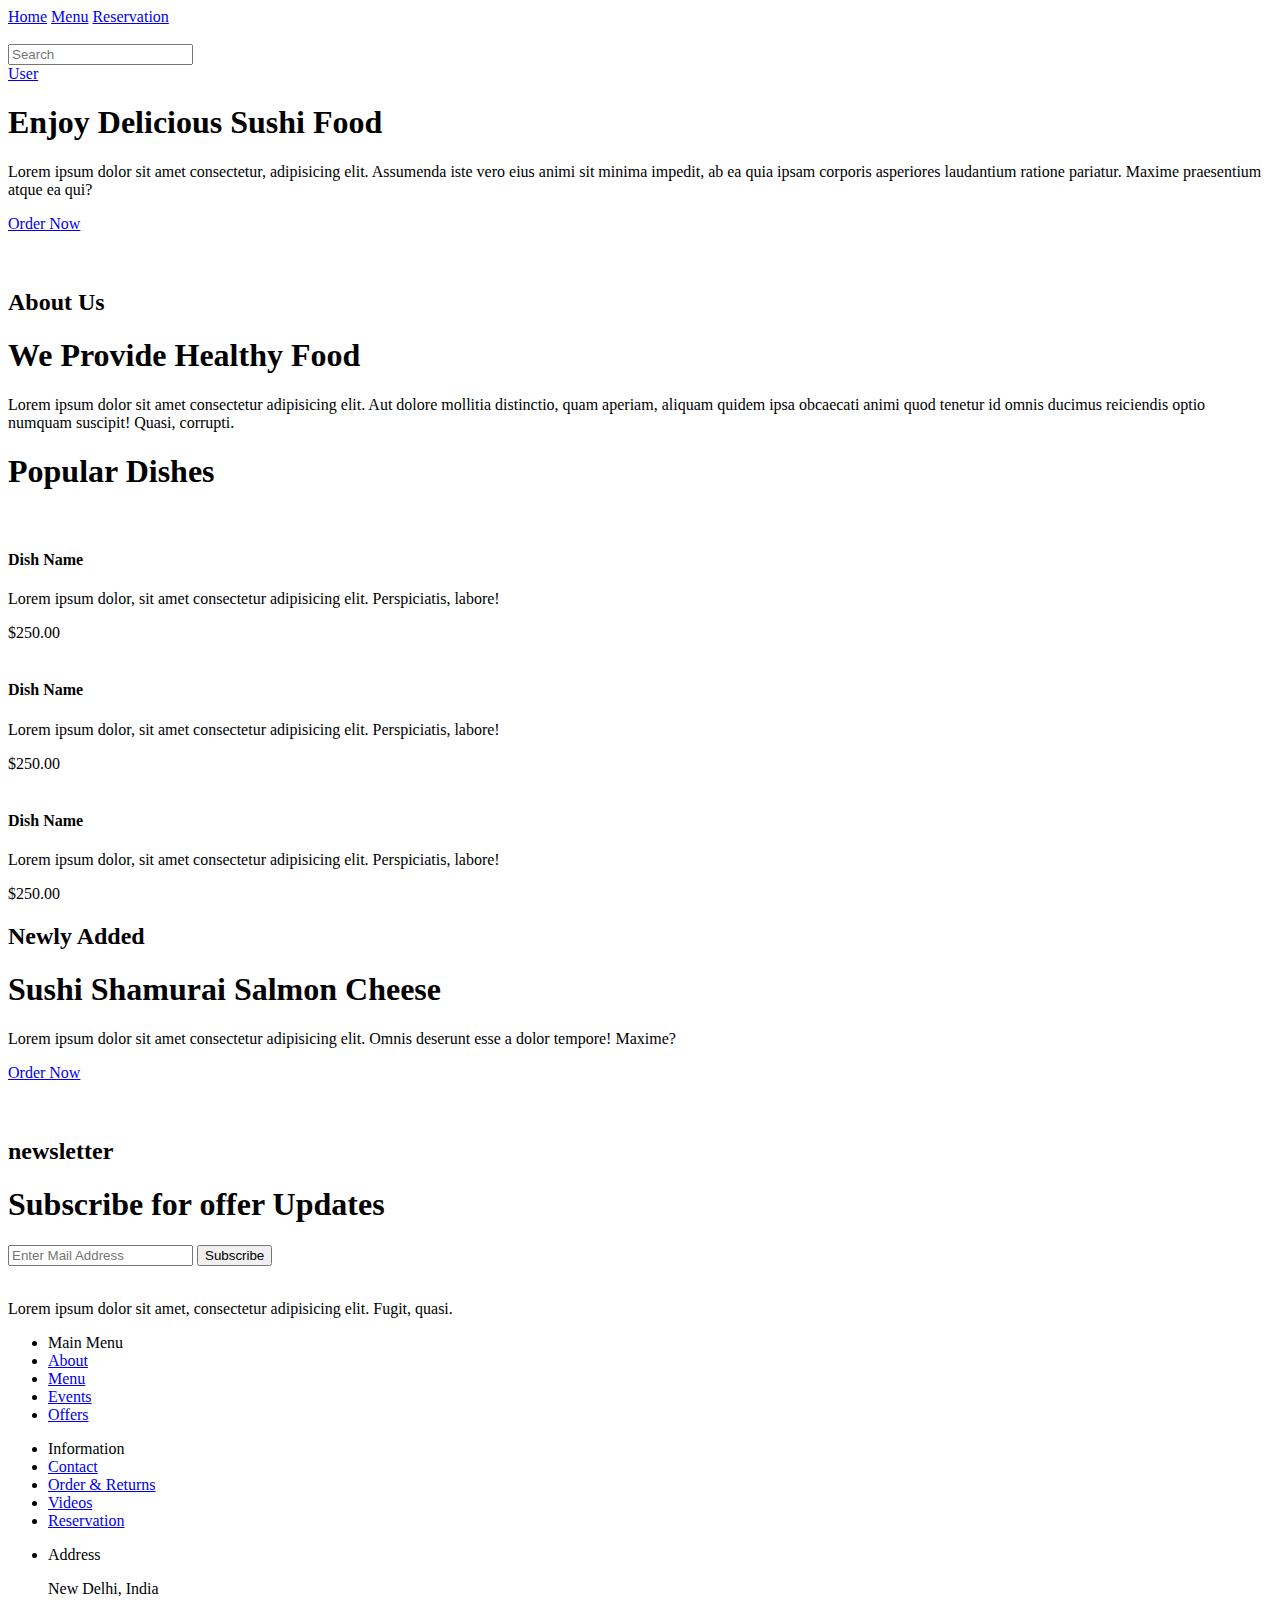
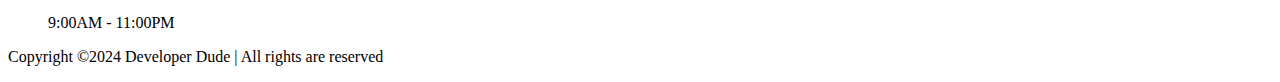
==== Pages/index.html @ dfe1e9b8 "create seperate folders for pages and styles and organize folders to it" ====
<!DOCTYPE html>
<html lang="en">
<head>
    <meta charset="UTF-8">
    <meta name="viewport" content="width=device-width, initial-scale=1.0">
    <title>Japanese Restaraunt</title>
    <script src="https://kit.fontawesome.com/9379645876.js" crossorigin="anonymous"></script>
    <link rel="stylesheet" href="style.css">
</head>
<body>
    <nav>
        <div class="nav1">
            <a href="#">Home</a>
            <a href="menu.html">Menu</a>
            <a href="#">Reservation</a>
        </div>
        <div class="logo">
            <img src="images/official logo text bl.png" alt="">
        </div>
        <div class="nav2">
            <div class="search">
                <input type="text" placeholder="Search">
                <i class="fa-solid fa-magnifying-glass"></i>
            </div>
            <div class="user">
                <a href="#">
                    <i class="fa-solid fa-user"></i>
                    <span>User</span>
                </a>
            </div>
        </div>
    </nav>

    <div class="sec1">
        <div class="content">
            <h1>Enjoy Delicious Sushi Food</h1>
            <p>Lorem ipsum dolor sit amet consectetur, adipisicing elit. Assumenda iste vero eius animi sit minima impedit, ab ea quia ipsam corporis asperiores laudantium ratione pariatur. Maxime praesentium atque ea qui?</p>
            <a href="#" class="btn">Order Now <i class="fa-solid fa-arrow-right"></i></a>
        </div>
        <div class="image">
            <img src="images/img1.png" alt="">
        </div>
    </div>

    <div class="sec2">
        <div class="image">
            <img src="images/img2.png" alt="">
        </div>
        <div class="content">
            <h2>About Us</h2>
            <h1>We Provide Healthy Food</h1>
            <p>Lorem ipsum dolor sit amet consectetur adipisicing elit. Aut dolore mollitia distinctio, quam aperiam, aliquam quidem ipsa obcaecati animi quod tenetur id omnis ducimus reiciendis optio numquam suscipit! Quasi, corrupti.</p>

        </div>
    </div>

    <div class="sec3">
        <h1>Popular Dishes</h1>

        <div class="cardbox">
            <div class="card">
                <img src="images/img3.png" alt="">
                <h4>Dish Name</h4>
                <p>Lorem ipsum dolor, sit amet consectetur adipisicing elit. Perspiciatis, labore!</p>
                <span>$250.00</span>
            </div>

            <div class="card">
                <img src="images/img4.png" alt="">
                <h4>Dish Name</h4>
                <p>Lorem ipsum dolor, sit amet consectetur adipisicing elit. Perspiciatis, labore!</p>
                <span>$250.00</span>
            </div>

            <div class="card">
                <img src="images/img5.png" alt="">
                <h4>Dish Name</h4>
                <p>Lorem ipsum dolor, sit amet consectetur adipisicing elit. Perspiciatis, labore!</p>
                <span>$250.00</span>
            </div>
        </div>
    </div>

    <div class="sec4">
        <div class="content">
            <h2>Newly Added</h2>
            <h1>Sushi Shamurai Salmon Cheese</h1>
            <p>Lorem ipsum dolor sit amet consectetur adipisicing elit. Omnis deserunt esse a dolor tempore! Maxime?</p>
            <a href="#" class="btn">Order Now <i class="fa-solid fa-arrow-right"></i></a>
        </div>
        <div class="image">
            <img src="images/img6.png" alt="">
        </div>
    </div>

    <div class="sec5">
        <div class="newsletter">
            <div class="image">
                <img src="images/img1.png" alt="">
            </div>
            <div class="content">
                <h2>newsletter</h2>
                <h1>Subscribe for offer Updates</h1>
                <div class="subscribe">
                    <input type="email" placeholder="Enter Mail Address">
                    <button type="submit">Subscribe</button>
                </div>
            </div>
        </div>
    </div>

    <div class="sec6">
        <div>
        <img src="images/official logo text bl.png" alt="">
        <p>Lorem ipsum dolor sit amet, consectetur adipisicing elit. Fugit, quasi.</p>
        </div>
        <div>
            <ul>
                <li>Main Menu</li>
                <li><a href="#">About</a></li>
                <li><a href="#">Menu</a></li>
                <li><a href="#">Events</a></li>
                <li><a href="#">Offers</a></li>
            </ul>
        </div>
        <div>
            <ul>
                <li>Information</li>
                <li><a href="#">Contact</a></li>
                <li><a href="#">Order & Returns</a></li>
                <li><a href="#">Videos</a></li>
                <li><a href="#">Reservation</a></li>
            </ul>
        </div>
        <div>
            <ul>
                <li>Address</li>
                <p>New Delhi, India</p>
                <p>9:00AM - 11:00PM</p>
            </ul>
        </div>
    </div>

    <div class="footer">
        <p>Copyright &copy;2024 Developer Dude | All rights are reserved</p>
    </div>
</body>
</html>
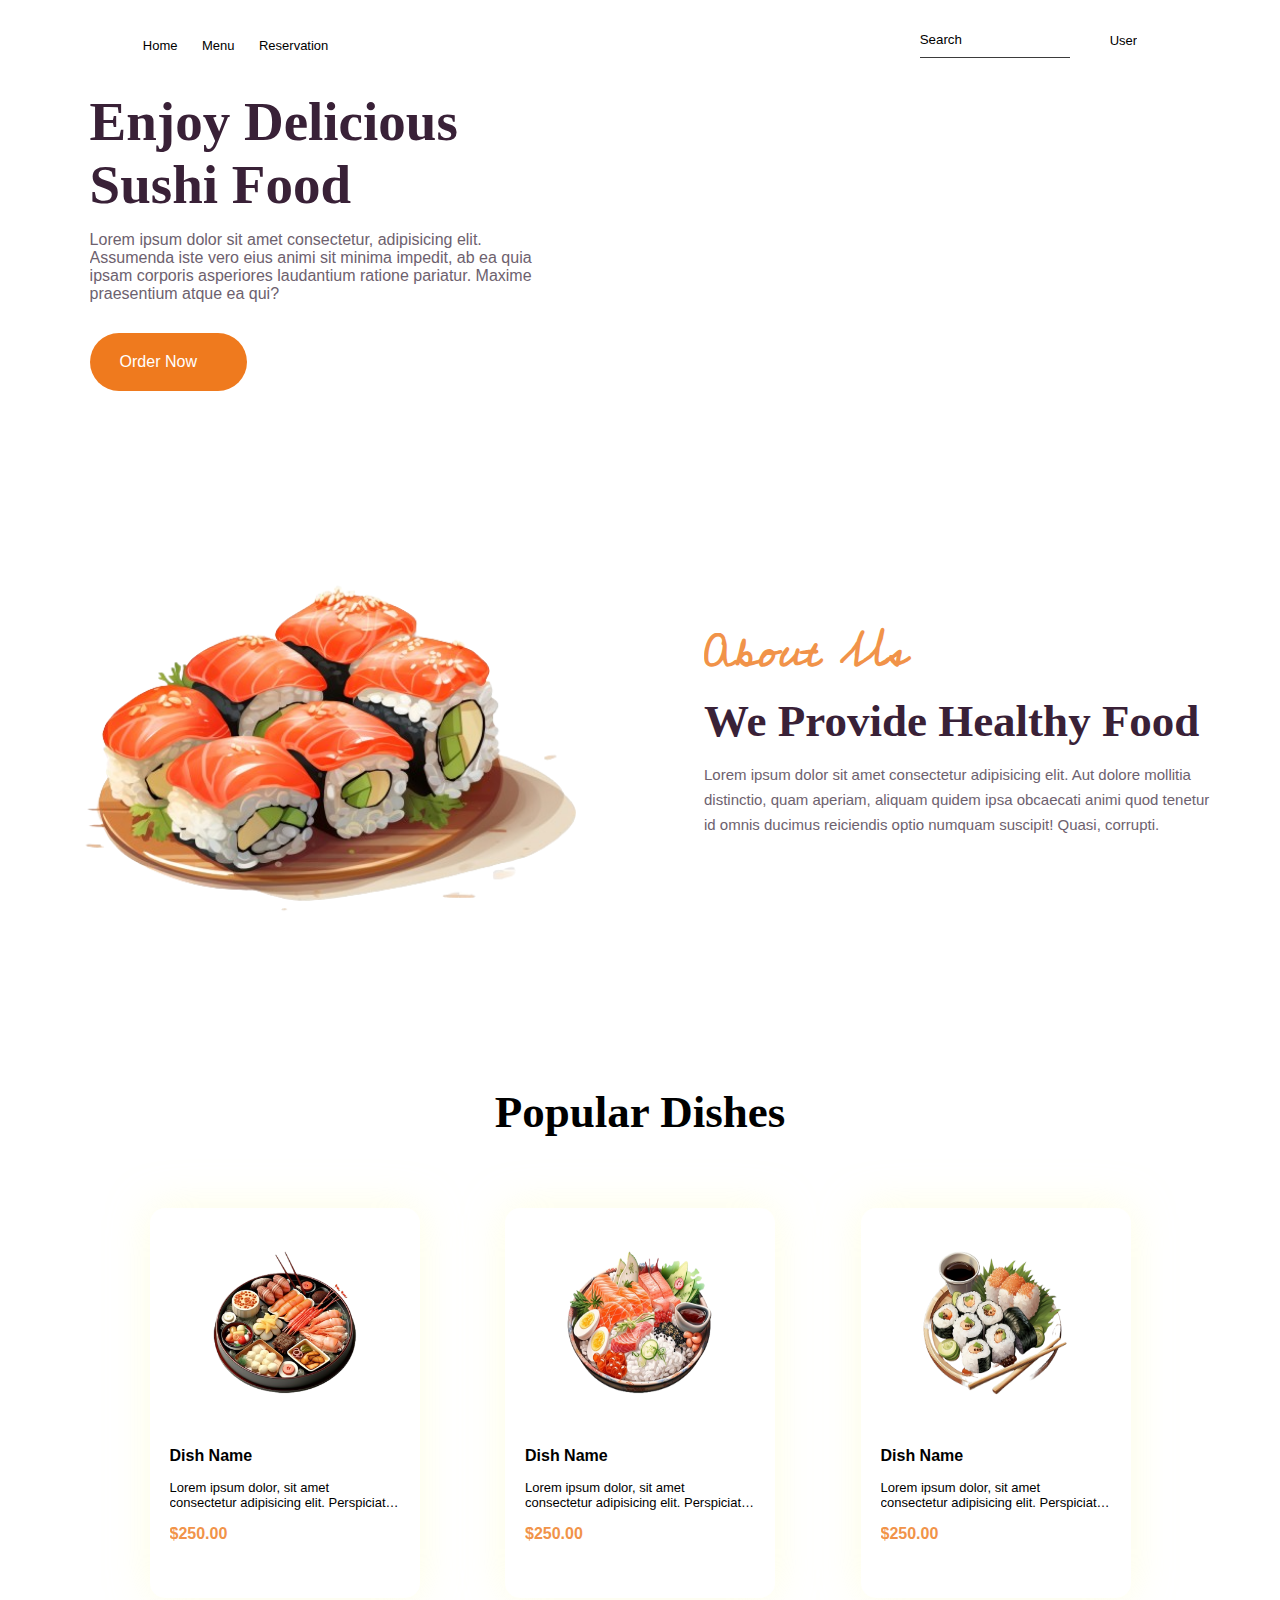
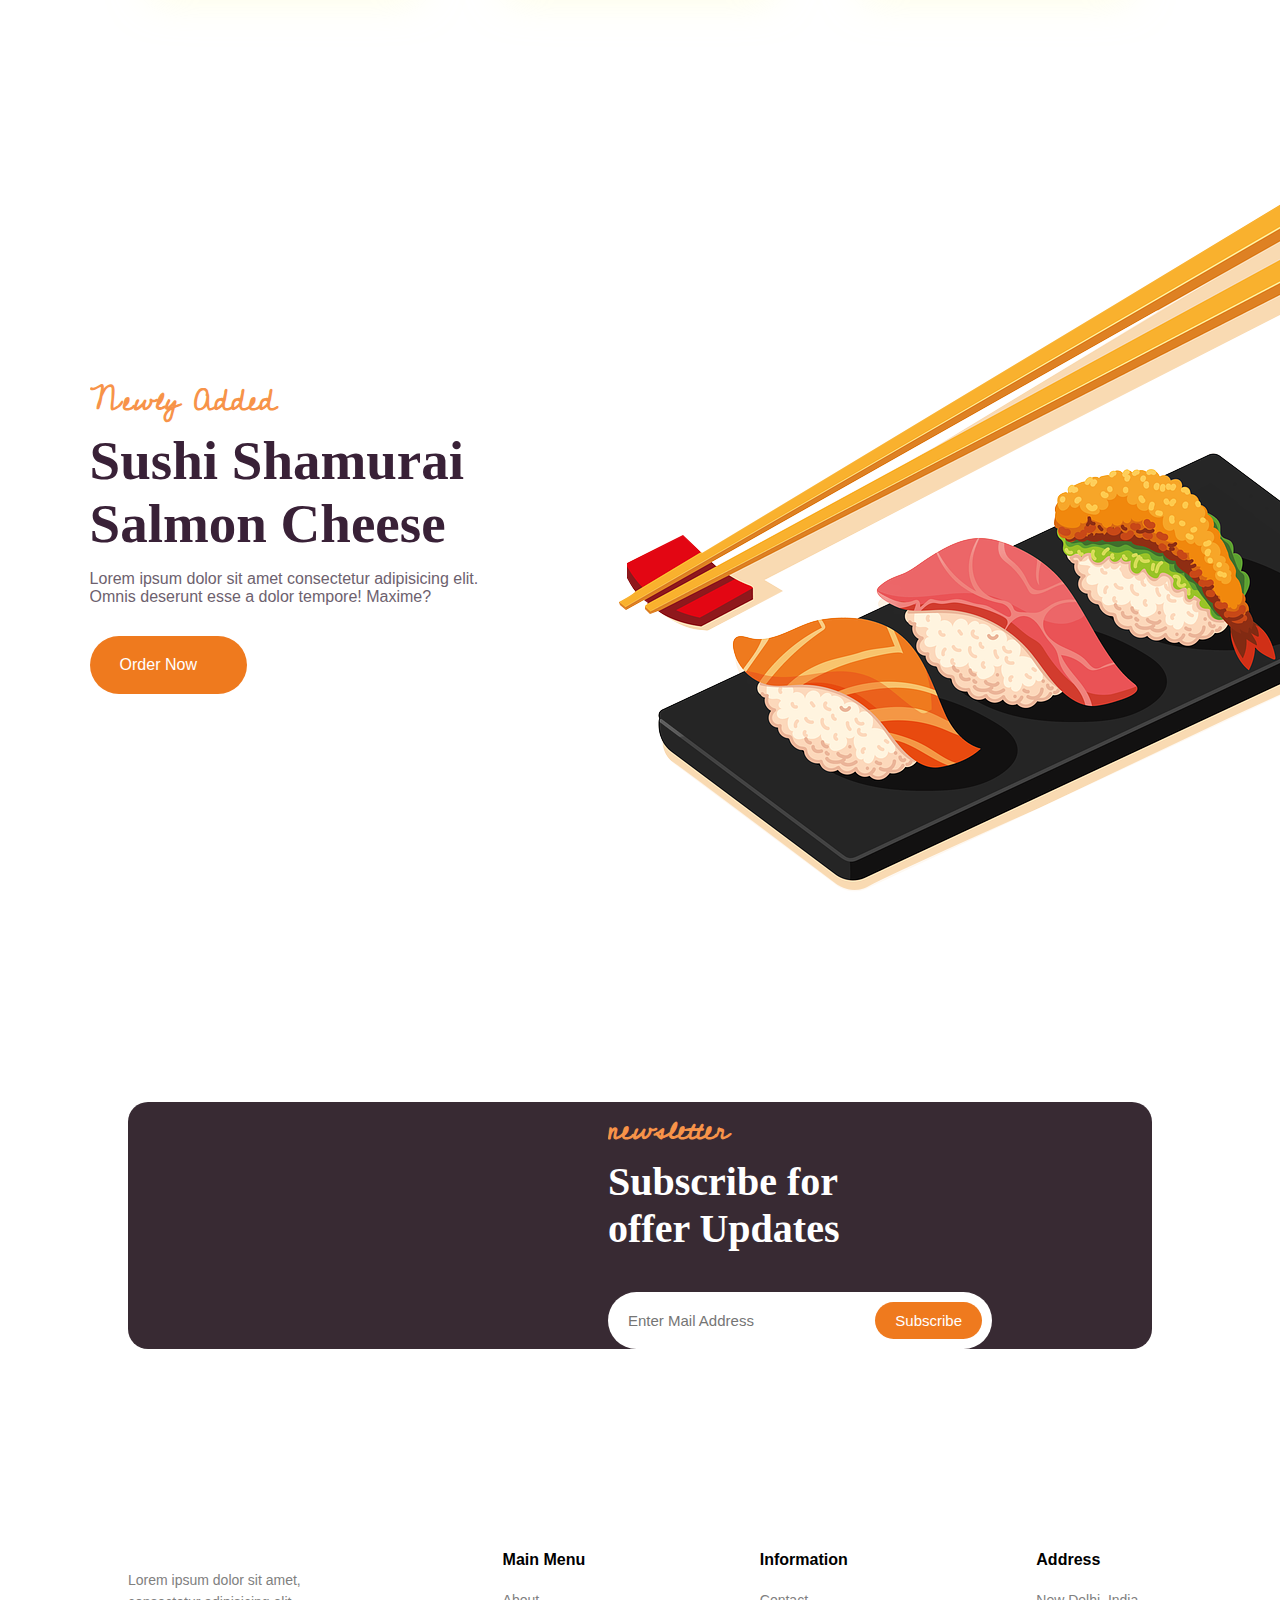
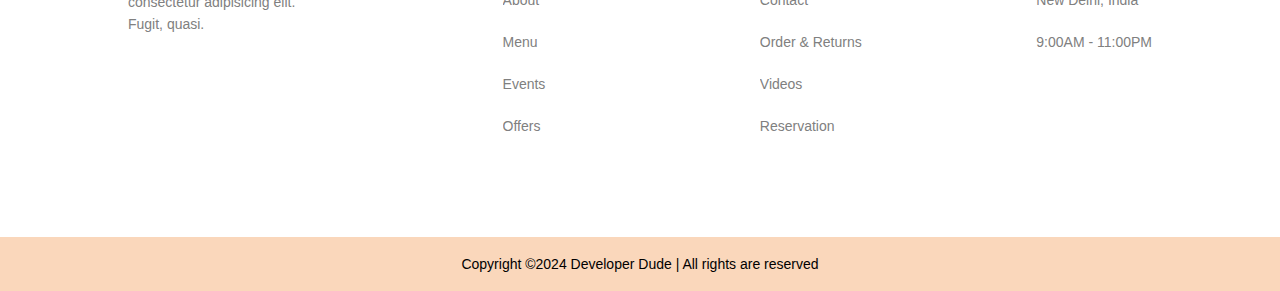
==== commit 067accd1: "update all the images path and add menu cards to menu.css" ====
--- a/Pages/index.html
+++ b/Pages/index.html
@@ -3,9 +3,9 @@
 <head>
     <meta charset="UTF-8">
     <meta name="viewport" content="width=device-width, initial-scale=1.0">
+    <link rel="stylesheet" href="../CSS/style.css">
     <title>Japanese Restaraunt</title>
     <script src="https://kit.fontawesome.com/9379645876.js" crossorigin="anonymous"></script>
-    <link rel="stylesheet" href="style.css">
 </head>
 <body>
     <nav>
@@ -38,13 +38,13 @@
             <a href="#" class="btn">Order Now <i class="fa-solid fa-arrow-right"></i></a>
         </div>
         <div class="image">
-            <img src="images/img1.png" alt="">
+            <img src="../images/img1.png" alt="">
         </div>
     </div>
 
     <div class="sec2">
         <div class="image">
-            <img src="images/img2.png" alt="">
+            <img src="../images/img2.png" alt="">
         </div>
         <div class="content">
             <h2>About Us</h2>
@@ -59,21 +59,21 @@
 
         <div class="cardbox">
             <div class="card">
-                <img src="images/img3.png" alt="">
+                <img src="../images/img3.png" alt="">
                 <h4>Dish Name</h4>
                 <p>Lorem ipsum dolor, sit amet consectetur adipisicing elit. Perspiciatis, labore!</p>
                 <span>$250.00</span>
             </div>
 
             <div class="card">
-                <img src="images/img4.png" alt="">
+                <img src="../images/img4.png" alt="">
                 <h4>Dish Name</h4>
                 <p>Lorem ipsum dolor, sit amet consectetur adipisicing elit. Perspiciatis, labore!</p>
                 <span>$250.00</span>
             </div>
 
             <div class="card">
-                <img src="images/img5.png" alt="">
+                <img src="../images/img5.png" alt="">
                 <h4>Dish Name</h4>
                 <p>Lorem ipsum dolor, sit amet consectetur adipisicing elit. Perspiciatis, labore!</p>
                 <span>$250.00</span>
@@ -89,14 +89,14 @@
             <a href="#" class="btn">Order Now <i class="fa-solid fa-arrow-right"></i></a>
         </div>
         <div class="image">
-            <img src="images/img6.png" alt="">
+            <img src="../images/img6.png" alt="">
         </div>
     </div>
 
     <div class="sec5">
         <div class="newsletter">
             <div class="image">
-                <img src="images/img1.png" alt="">
+                <img src="../images/img1.png" alt="">
             </div>
             <div class="content">
                 <h2>newsletter</h2>
--- a/CSS/style.css
+++ b/CSS/style.css
@@ -0,0 +1,348 @@
+@import url('https://fonts.googleapis.com/css2?family=Cedarville+Cursive&display=swap');
+*{
+    padding: 0;
+    margin: 0;
+    box-sizing: border-box;
+    text-decoration: none;
+    list-style: none;
+    font-family: Verdana, Geneva, Tahoma, sans-serif;
+    max-width: 1500px;
+    overflow-x: hidden;
+}
+nav{
+    position: absolute;
+    display: flex;
+    align-items: center;
+    justify-content: space-around;
+    width: 100%;
+    height: 10vh;
+    background-color: transparent;
+}
+nav .nav1 a {
+    color: black;
+    font-size: 13px;
+    padding-right: 20px;
+    transition: all 0.3s;
+}
+nav .nav1 a:hover {
+    color: rgb(239, 122, 30);
+}
+
+nav .user a{
+    color: black;
+}
+.logo img{
+    width: 200px;
+}
+nav .nav2{
+    display: flex;
+    align-items: center;
+    font-size: 13px;
+}
+
+.nav2 .search{
+    border-bottom: 1px solid rgb(59, 59, 59);
+    padding-bottom: 10px;
+    margin-right: 20px;
+}
+
+.nav2 .search input{
+    width: 150px;
+    outline: none;  /*when clicked */
+    background-color: transparent;
+    border: none;  /*before clicking */
+}
+
+.nav2 .search input::placeholder{
+    color: black;
+}
+
+.nav2 .user{
+    margin-left: 20px;
+    padding-bottom: 10px;
+    cursor: pointer;
+}
+
+.sec1{
+    display: flex;
+    align-items: center;
+    justify-content: space-between;
+}
+
+.sec1 .image img{
+    width: 50vw;
+    max-width: 700px;
+    margin-right: -5vw;
+}
+
+.sec1 .content{
+    width: 50vw;
+    padding: 7%;
+}
+
+.sec1 .content h1{
+    color: rgb(57,33, 55);
+    font-size: 55px;
+    margin-bottom: 15px;
+    font-family:Cambria, Cochin, Georgia, Times, 'Times New Roman', serif ;
+}
+
+.sec1 .content p{
+    color: rgb(109, 97, 110);
+    margin-bottom: 30px;
+}
+
+.btn{
+    background-color: rgb(239, 122, 30);
+    color: white;
+    display: inline-flex;
+    align-items: center;
+    padding: 20px 30px;
+    border-radius: 50px;
+    transition: all 0.3s;
+}
+
+.btn i{
+    margin-left: 20px;
+    font-size: 20px;
+}
+
+.btn:hover{
+    background-color: rgb(239, 122,30, 0.712);
+    transform: translate(20px);
+}
+
+.sec2{
+    display: flex;
+    align-items: center;
+    justify-content: space-between;
+    padding: 0 5%;
+}
+
+.sec2 .image img{
+    width: 40vw;
+    max-width: 600px;
+}
+
+.sec2 .content{
+    max-width: 40vw;
+}
+
+.sec2 h2{
+    font-family: cedarville cursive ;
+    font-size: 45px;
+    color: rgb(241, 147, 73);
+}
+
+.sec2 .content h1{
+    color: rgb(57, 33, 55);
+    font-size: 45px;
+    margin-bottom: 15px;
+    font-family: Cambria, Cochin, Georgia, Times, 'Times New Roman', serif;
+}
+
+.sec2 .content p{
+    color: rgb(109, 97, 110);
+    margin-bottom:30px ;
+    font-size: 15px;
+    line-height: 25px;
+}
+
+.sec3{
+    text-align: center;
+    padding: 7% 5%;
+}
+
+.sec3 h1{
+    font-family: Cambria, Cochin, Georgia, Times, 'Times New Roman', serif;
+    font-size: 45px;
+}
+
+
+.sec3 .cardbox{
+    padding: 70px 0;
+    display: flex;
+    align-items: center;
+    justify-content: space-evenly;
+}
+
+.card{
+    width: 270px;
+    padding: 40px 20px;
+    border-radius: 15px;
+    box-shadow: 0 0 40px rgb(254, 253, 209, 0.6);
+    cursor: pointer;
+    transition: all 0.3s;
+}
+.card:hover{
+    box-shadow: 0 0 100px rgb(239, 122, 30);
+    transform: scale(1.02);
+}
+
+.card img{
+    width: 150px;
+    height: 150px;
+    margin-bottom: 45px;
+}
+
+.card h4,
+.card p, 
+.card span{
+    text-align: left;
+    margin-bottom: 15px;
+    display: block;
+}
+
+.card p{
+    font-size: 13px;
+    display: -webkit-box;
+    -webkit-box-orient: vertical;
+    -webkit-line-clamp: 2;
+    overflow: hidden;
+    text-overflow: ellipsis; /*when it overflows make it ....*/
+}
+
+.card span{
+    color: rgb(241, 147, 73) ;
+    font-weight: 700;
+}
+
+.sec4{
+    display: flex;
+    align-items: center;
+    justify-content: space-between;
+}
+
+.sec .image img{
+    width: 40vw;
+    max-width: 700px;
+    margin-top: -50px;
+}
+
+.sec4 .content{
+    width: 50vw;
+    padding: 7%;
+}
+
+.sec4 .content h1{
+    color: rgb(57, 33, 55);
+    font-size: 55px;
+    margin-bottom: 15px;
+    font-family: Cambria, Cochin, Georgia, Times, 'Times New Roman', serif;
+}
+
+.sec4 .content p{
+    color: rgb(109, 97, 110);
+    margin-bottom: 30px;
+}
+
+.sec4 h2{
+    font-family: cedarville cursive, cursive;
+    font-size: 30px;
+    color: rgb(247 , 147, 73);
+}
+
+.sec5{
+    padding: 5% 10%;
+    margin: 10% 0;
+}
+
+.newsletter{
+    background-color: rgb(56, 42, 51);
+    border-radius: 20px;
+    min-height: 200px;
+    width: 100%;
+    display: flex;
+    align-items: center;
+    justify-content: space-around;
+}
+
+.newsletter img{
+    width: 30vw;
+    max-width: 450px;
+}
+
+.newsletter .content{
+    width: 30vw;
+}
+
+.newsletter .content h1{
+    color: white;
+    font-size: 40px;
+    margin-bottom: 40px;
+    width: 80%;
+    font-family: Cambria, Cochin, Georgia, Times, 'Times New Roman', serif;
+}
+
+.newsletter h2{
+    font-family: cedarville cursive, cursive;
+    font-size: 30px;
+    color: rgb(247, 147, 73);
+}
+
+.newsletter .subscribe{
+    padding: 10px;
+    background-color: white;
+    border-radius: 40px;
+    display: flex;
+    align-items: center;
+    justify-content: space-between;
+}
+
+.newsletter .subscribe input{
+    font-size: 15px;
+    width: 70%;
+    outline: none;
+    border: none;
+    padding: 10px;
+}
+
+.newsletter .subscribe button{
+    background-color: rgb(239, 122, 30);
+    border: none;
+    color: white;
+    border-radius: 20px;
+    font-size: 15px;
+    padding: 10px 20px;
+    cursor: pointer;
+}
+
+.sec6{
+    padding: 0% 10%;
+    display: flex;
+    justify-content: space-between;
+}
+
+.sec6 img{
+    width: 200px;
+}
+.sec6 div{
+    max-width: 200px;
+}
+
+.sec6 ul li:first-child{
+    font-weight: 700;
+}
+
+.sec6 li, .sec6 p{
+    padding: 10px 0;
+}
+
+.sec6 p, 
+.sec6 a{
+    color: gray;
+    font-size: 14px;
+    line-height: 22px;
+}
+
+.sec6 a:hover{
+    color: rgb(239, 122, 30);
+}
+
+.footer{
+    text-align: center;
+    padding: 1.5% 0;
+    margin-top: 7%;
+    font-size: 14px;
+    background-color: rgb(239, 121, 30, 0.3);
+}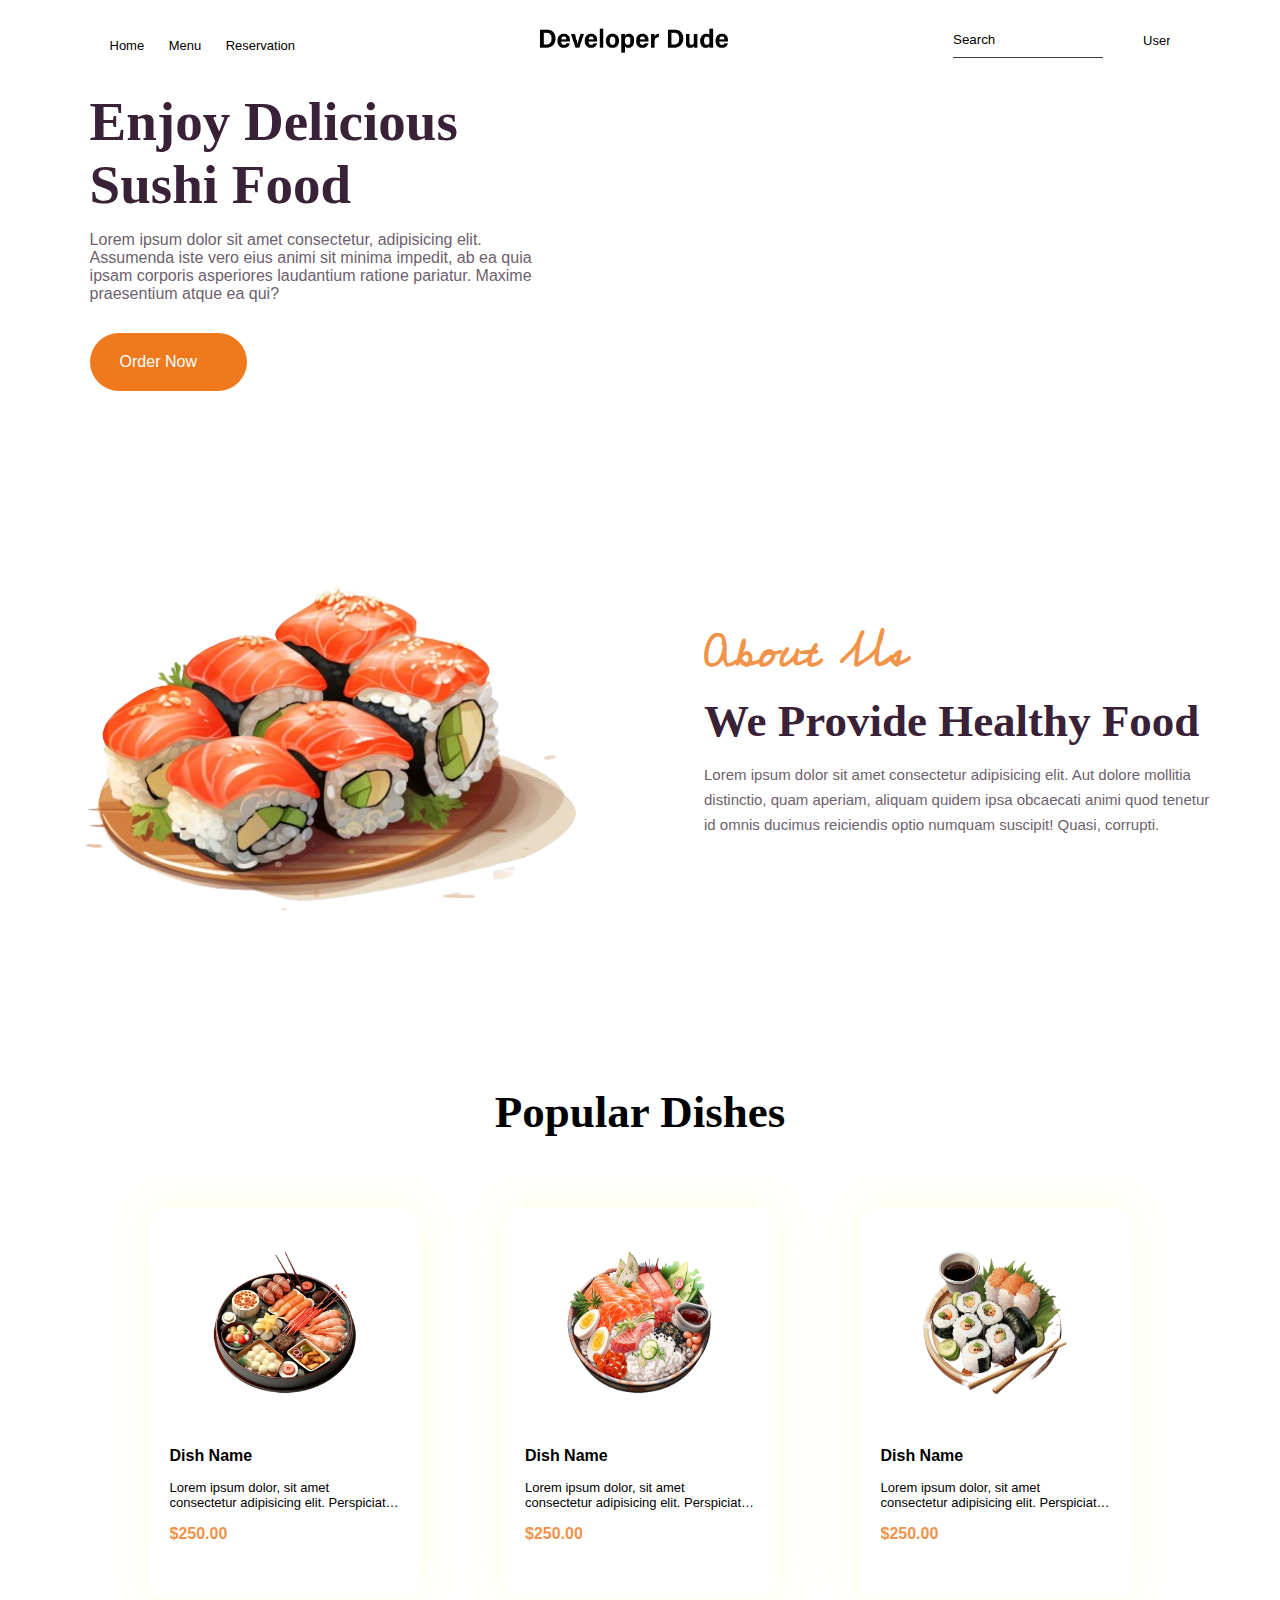
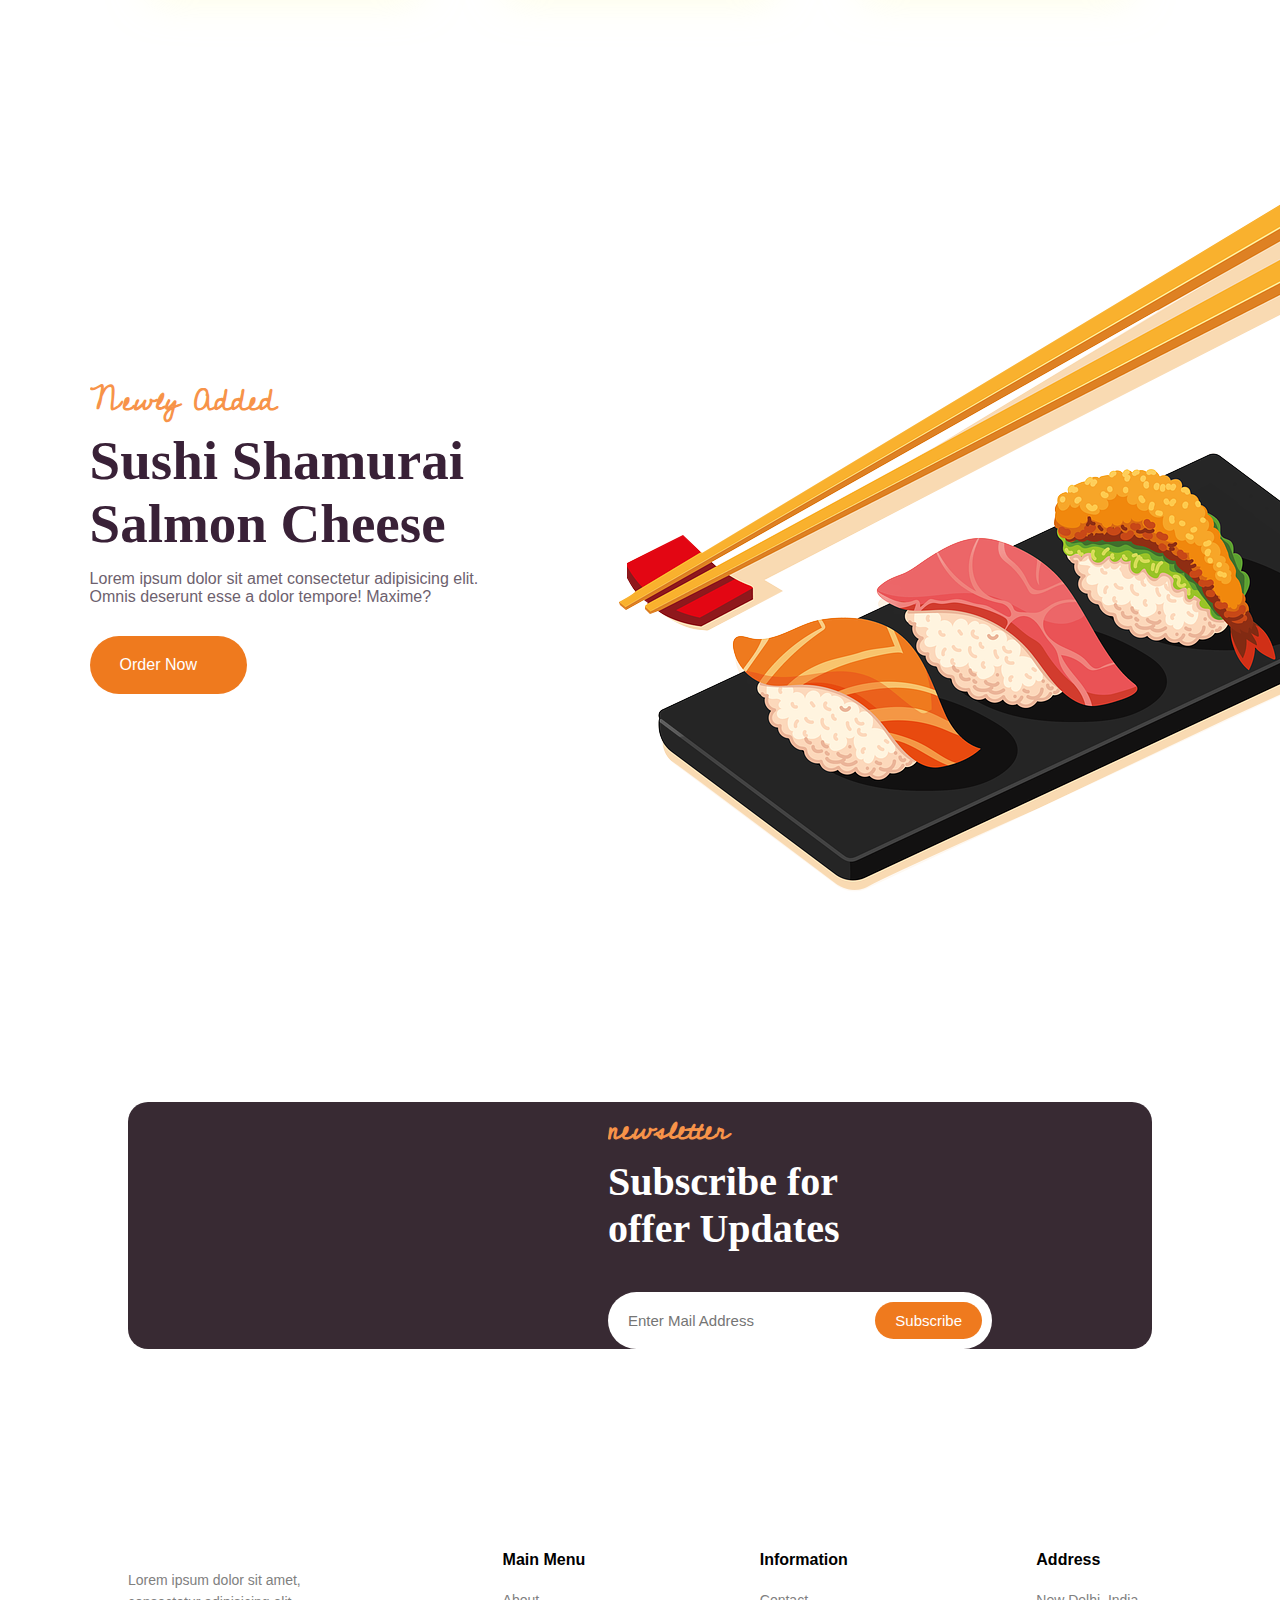
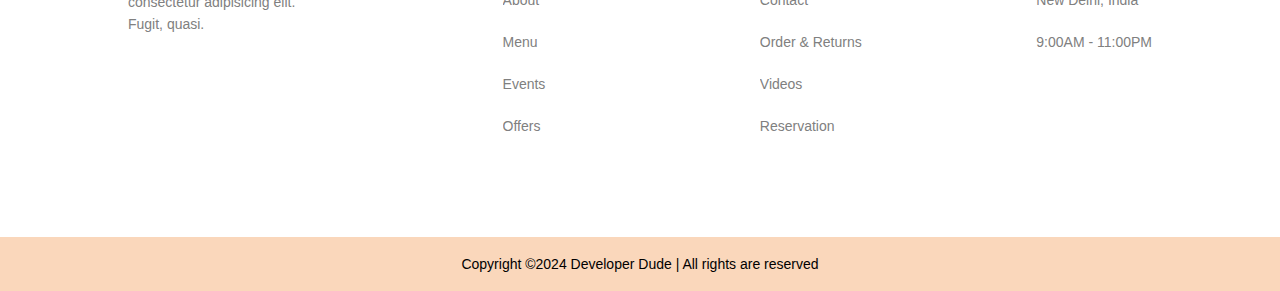
==== commit 325b9833: "add reservation page to code base" ====
--- a/Pages/index.html
+++ b/Pages/index.html
@@ -12,10 +12,10 @@
         <div class="nav1">
             <a href="#">Home</a>
             <a href="menu.html">Menu</a>
-            <a href="#">Reservation</a>
+            <a href="reservation.html">Reservation</a>
         </div>
         <div class="logo">
-            <img src="images/official logo text bl.png" alt="">
+            <img src="../images/official logo text bl.png" alt="">
         </div>
         <div class="nav2">
             <div class="search">
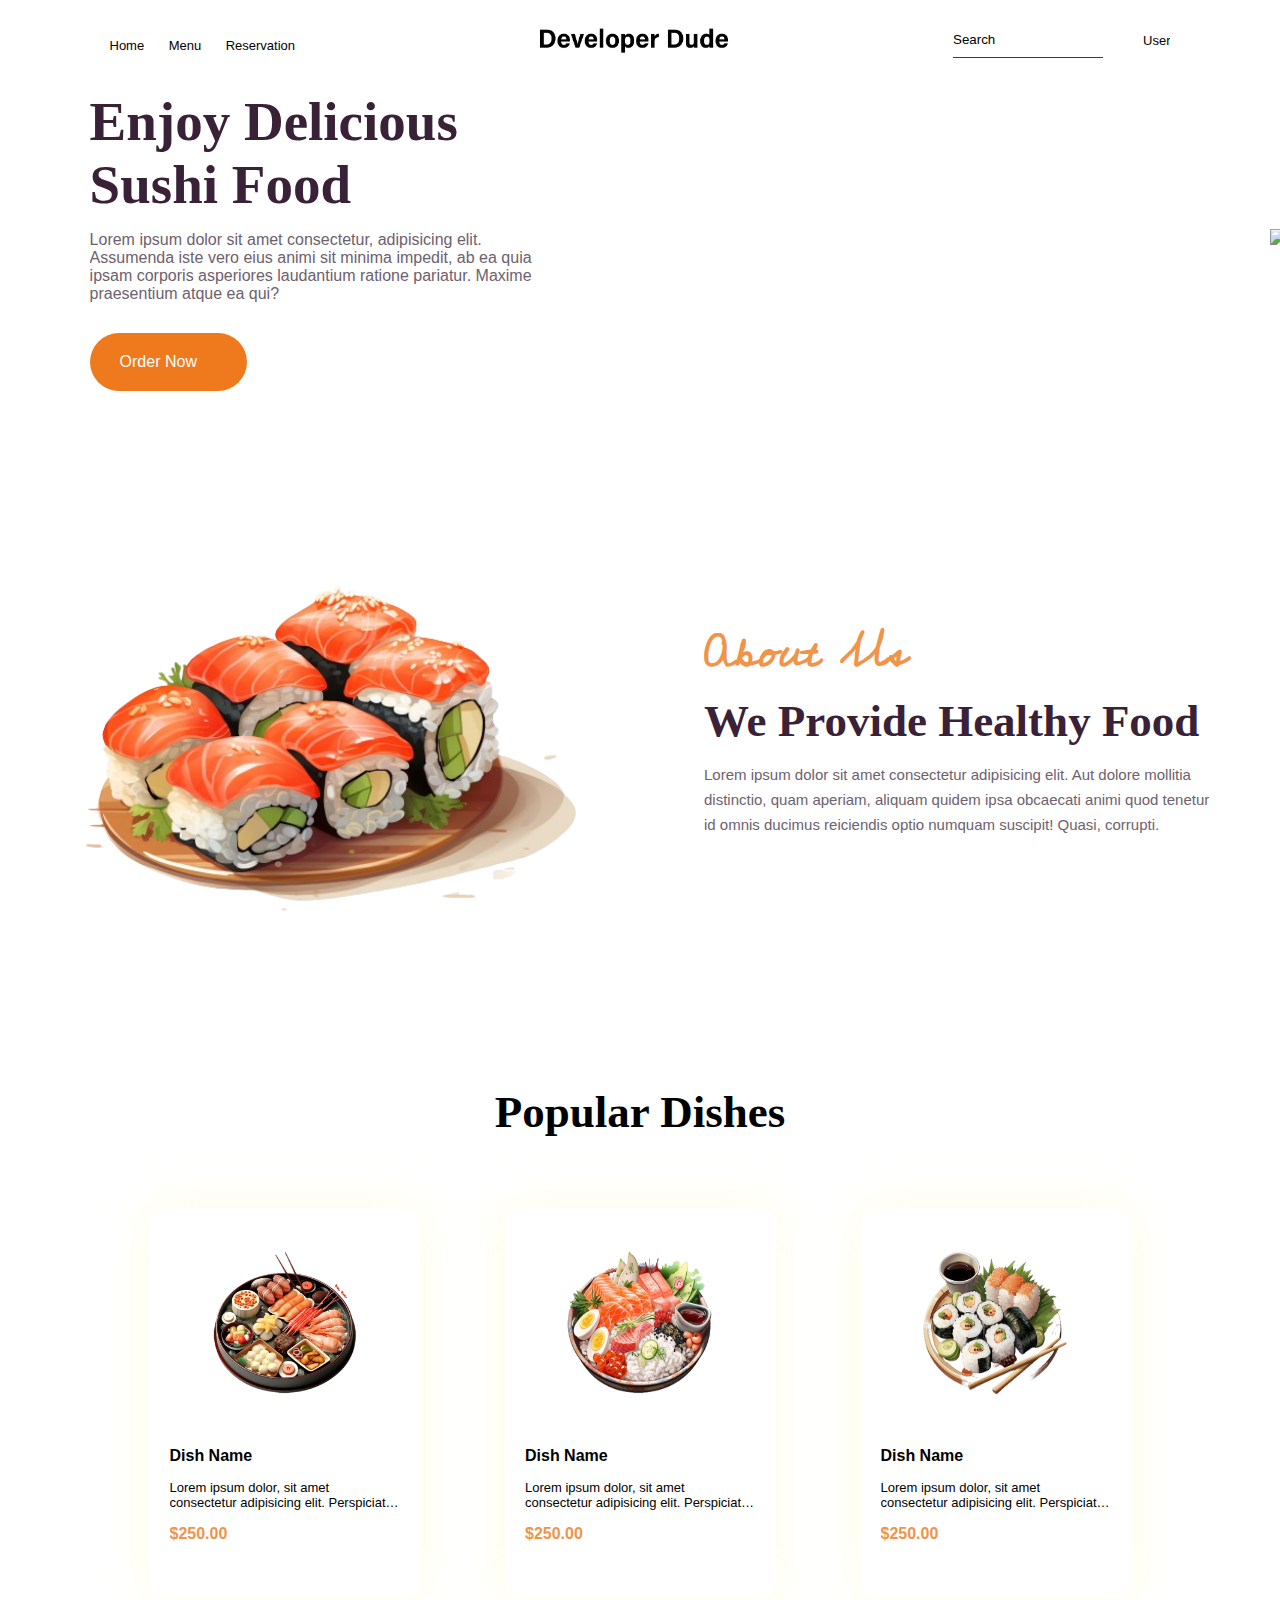
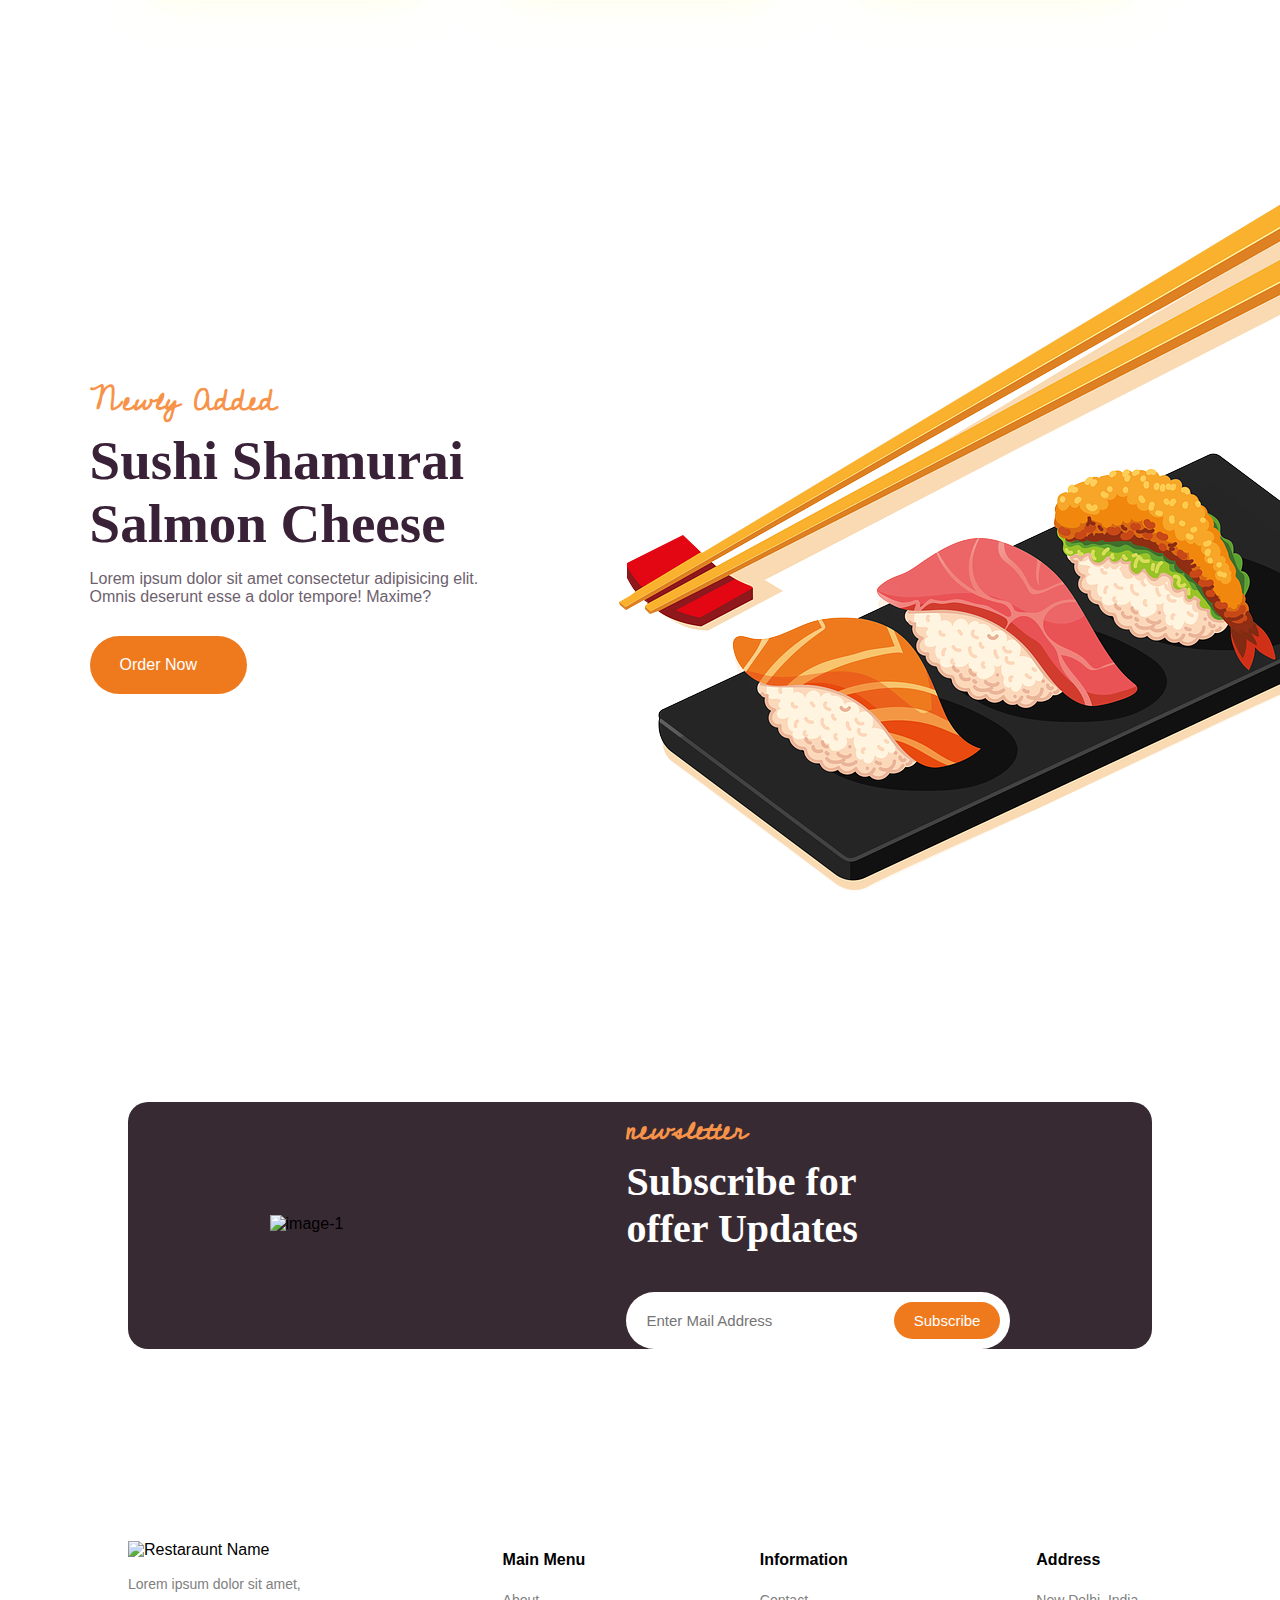
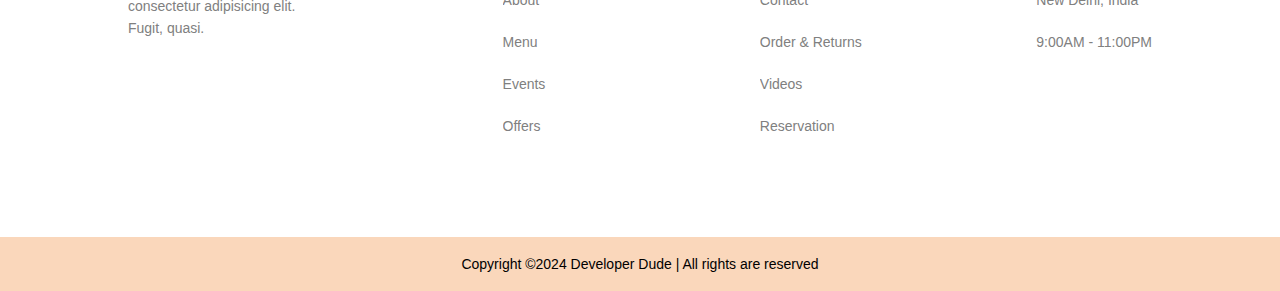
==== commit bdb4bc77: "add alt attributes to images in index.html and update login.css" ====
--- a/Pages/index.html
+++ b/Pages/index.html
@@ -10,12 +10,12 @@
 <body>
     <nav>
         <div class="nav1">
-            <a href="#">Home</a>
+            <a href="index.html">Home</a>
             <a href="menu.html">Menu</a>
             <a href="reservation.html">Reservation</a>
         </div>
         <div class="logo">
-            <img src="../images/official logo text bl.png" alt="">
+            <img src="../images/official logo text bl.png" alt="Restaraunt Name">
         </div>
         <div class="nav2">
             <div class="search">
@@ -23,7 +23,7 @@
                 <i class="fa-solid fa-magnifying-glass"></i>
             </div>
             <div class="user">
-                <a href="#">
+                <a href="login.html">
                     <i class="fa-solid fa-user"></i>
                     <span>User</span>
                 </a>
@@ -38,13 +38,13 @@
             <a href="#" class="btn">Order Now <i class="fa-solid fa-arrow-right"></i></a>
         </div>
         <div class="image">
-            <img src="../images/img1.png" alt="">
+            <img src="../images/img1.png" alt="image-1">
         </div>
     </div>
 
     <div class="sec2">
         <div class="image">
-            <img src="../images/img2.png" alt="">
+            <img src="../images/img2.png" alt="image-2">
         </div>
         <div class="content">
             <h2>About Us</h2>
@@ -59,21 +59,21 @@
 
         <div class="cardbox">
             <div class="card">
-                <img src="../images/img3.png" alt="">
+                <img src="../images/img3.png" alt="image-3">
                 <h4>Dish Name</h4>
                 <p>Lorem ipsum dolor, sit amet consectetur adipisicing elit. Perspiciatis, labore!</p>
                 <span>$250.00</span>
             </div>
 
             <div class="card">
-                <img src="../images/img4.png" alt="">
+                <img src="../images/img4.png" alt="image-4">
                 <h4>Dish Name</h4>
                 <p>Lorem ipsum dolor, sit amet consectetur adipisicing elit. Perspiciatis, labore!</p>
                 <span>$250.00</span>
             </div>
 
             <div class="card">
-                <img src="../images/img5.png" alt="">
+                <img src="../images/img5.png" alt="image-5">
                 <h4>Dish Name</h4>
                 <p>Lorem ipsum dolor, sit amet consectetur adipisicing elit. Perspiciatis, labore!</p>
                 <span>$250.00</span>
@@ -89,14 +89,14 @@
             <a href="#" class="btn">Order Now <i class="fa-solid fa-arrow-right"></i></a>
         </div>
         <div class="image">
-            <img src="../images/img6.png" alt="">
+            <img src="../images/img6.png" alt="image-6">
         </div>
     </div>
 
     <div class="sec5">
         <div class="newsletter">
             <div class="image">
-                <img src="../images/img1.png" alt="">
+                <img src="../images/img1.png" alt="image-1">
             </div>
             <div class="content">
                 <h2>newsletter</h2>
@@ -111,14 +111,14 @@
 
     <div class="sec6">
         <div>
-        <img src="images/official logo text bl.png" alt="">
+        <img src="images/official logo text bl.png" alt="Restaraunt Name">
         <p>Lorem ipsum dolor sit amet, consectetur adipisicing elit. Fugit, quasi.</p>
         </div>
         <div>
             <ul>
                 <li>Main Menu</li>
                 <li><a href="#">About</a></li>
-                <li><a href="#">Menu</a></li>
+                <li><a href="menu.html">Menu</a></li>
                 <li><a href="#">Events</a></li>
                 <li><a href="#">Offers</a></li>
             </ul>
@@ -129,7 +129,7 @@
                 <li><a href="#">Contact</a></li>
                 <li><a href="#">Order & Returns</a></li>
                 <li><a href="#">Videos</a></li>
-                <li><a href="#">Reservation</a></li>
+                <li><a href="reservation.html">Reservation</a></li>
             </ul>
         </div>
         <div>
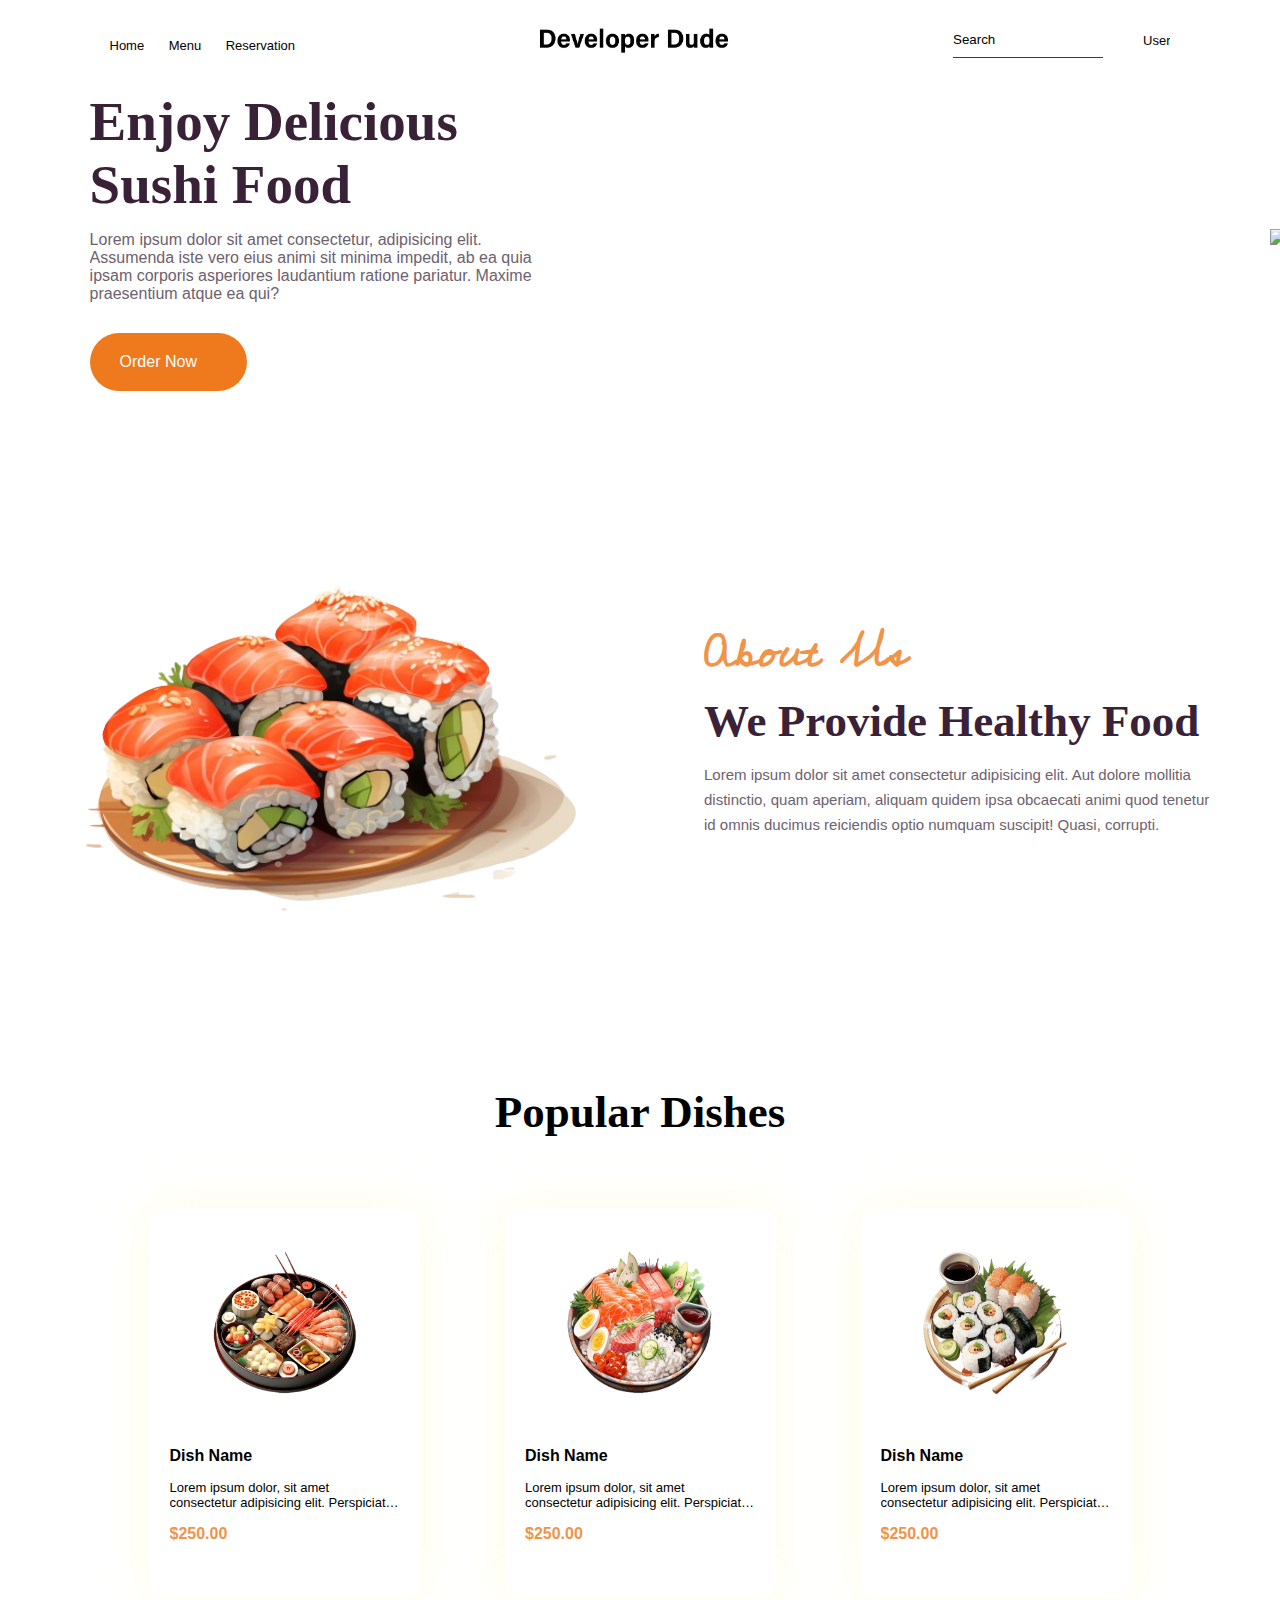
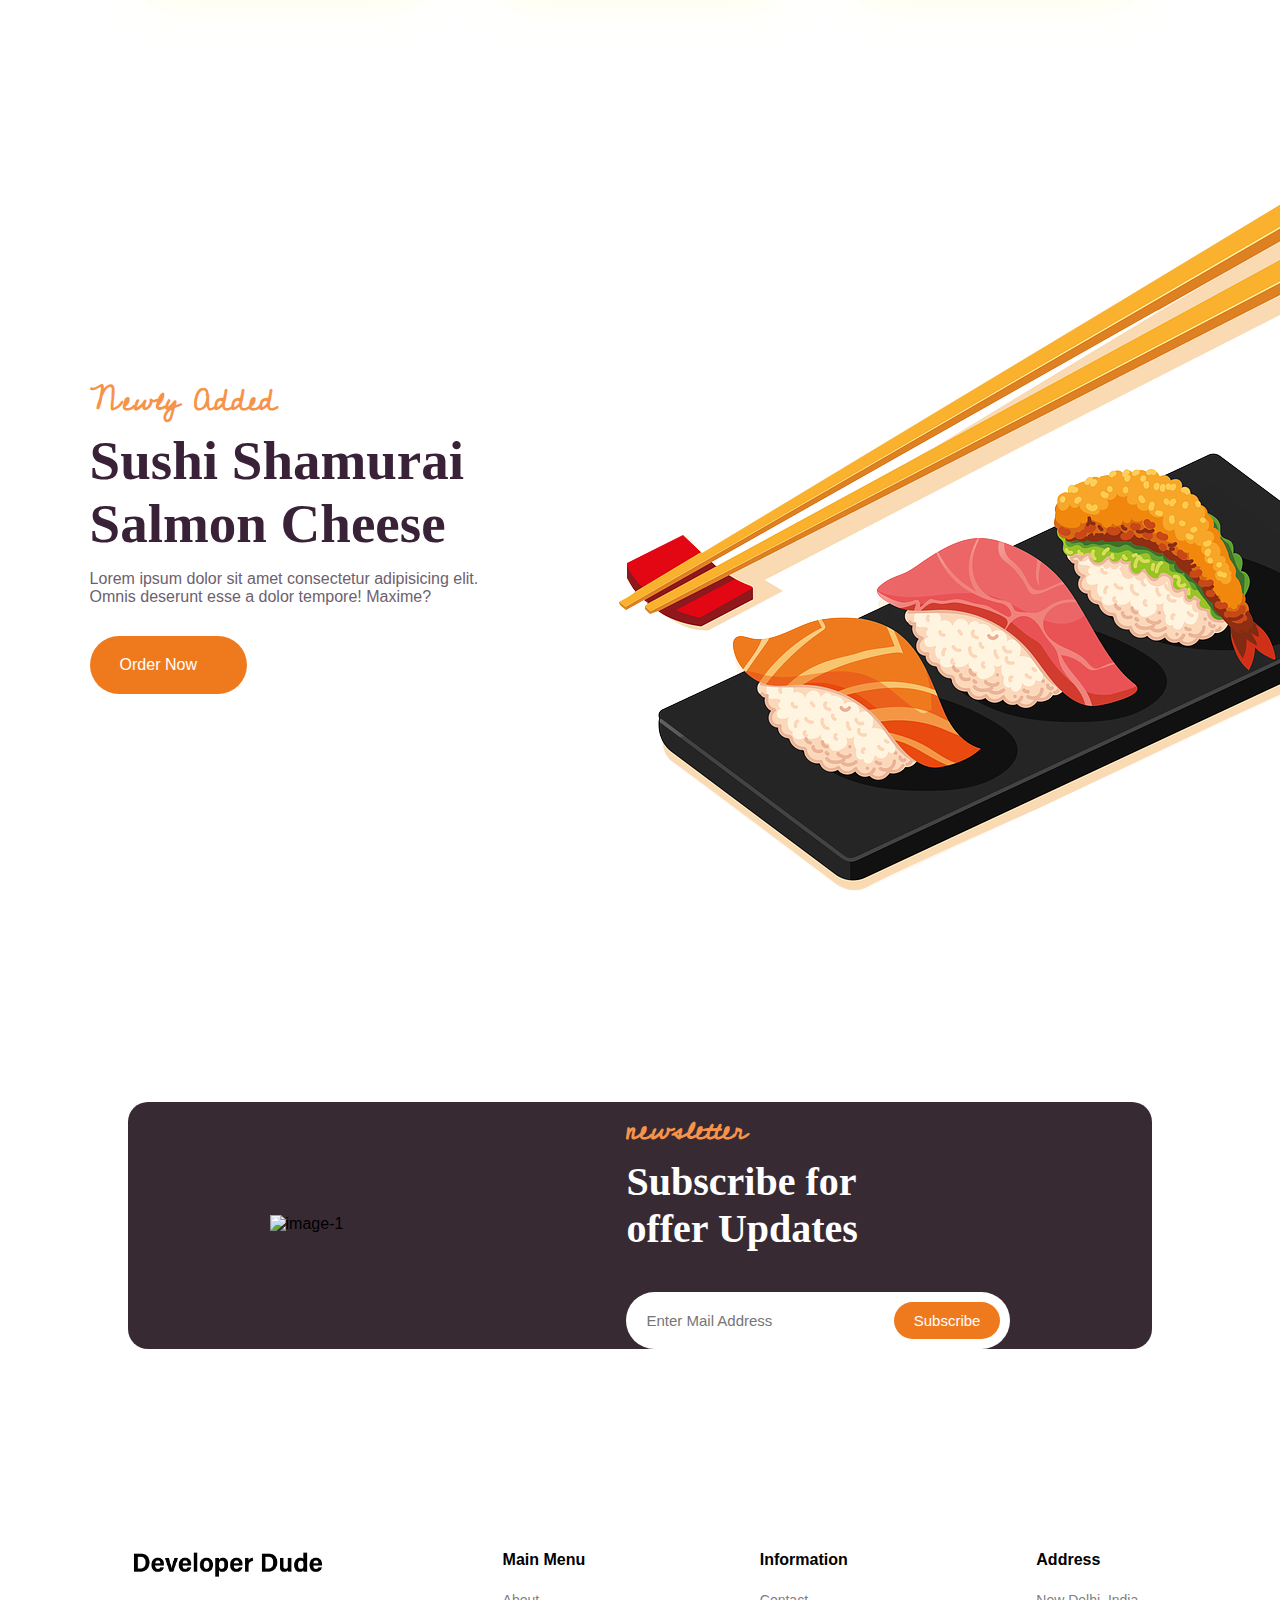
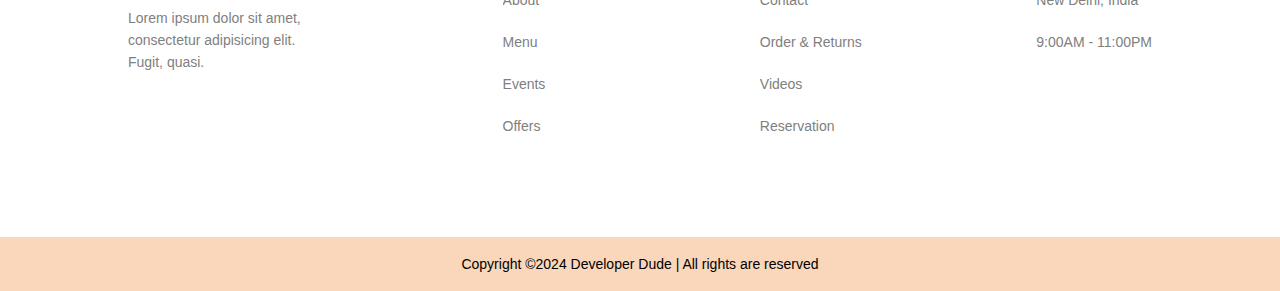
==== commit 26558657: "update footer in index.html" ====
--- a/Pages/index.html
+++ b/Pages/index.html
@@ -111,7 +111,7 @@
 
     <div class="sec6">
         <div>
-        <img src="images/official logo text bl.png" alt="Restaraunt Name">
+        <img src="../images/official logo text bl.png" alt="Restaraunt Name">
         <p>Lorem ipsum dolor sit amet, consectetur adipisicing elit. Fugit, quasi.</p>
         </div>
         <div>
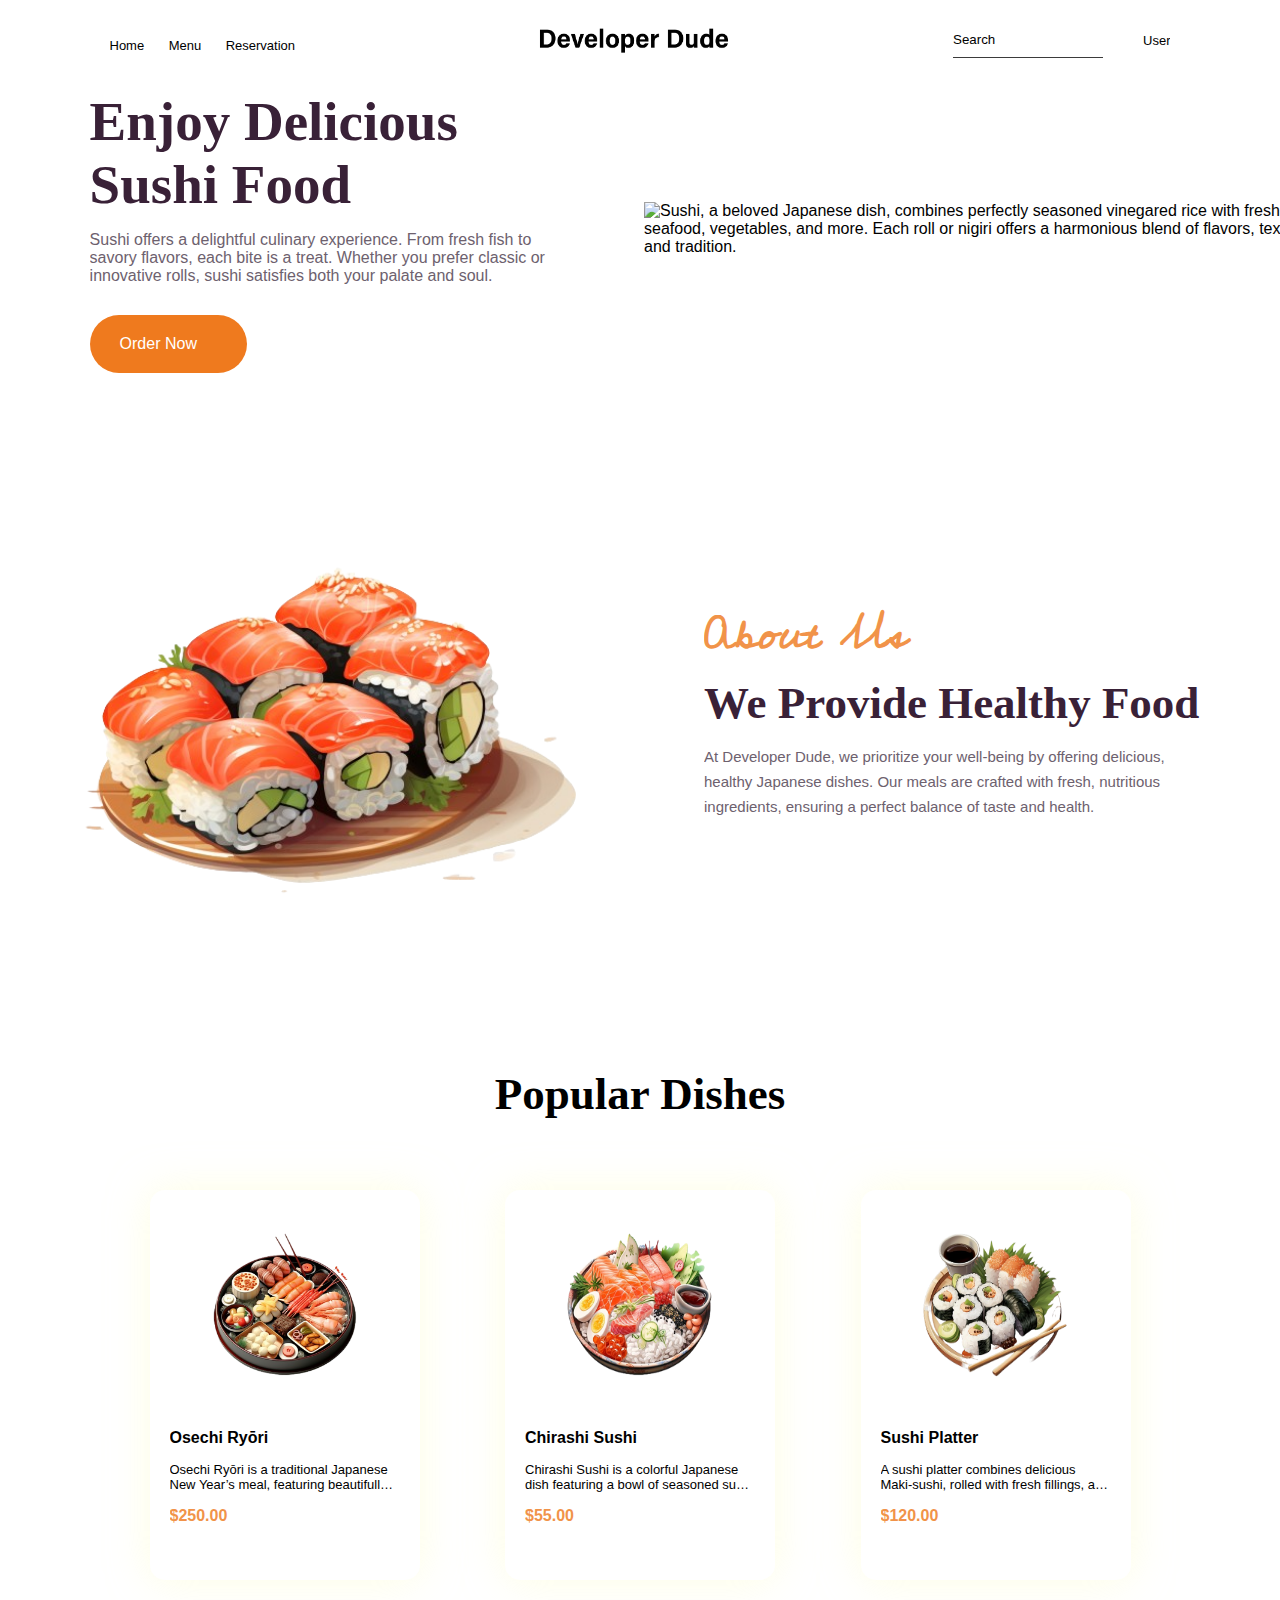
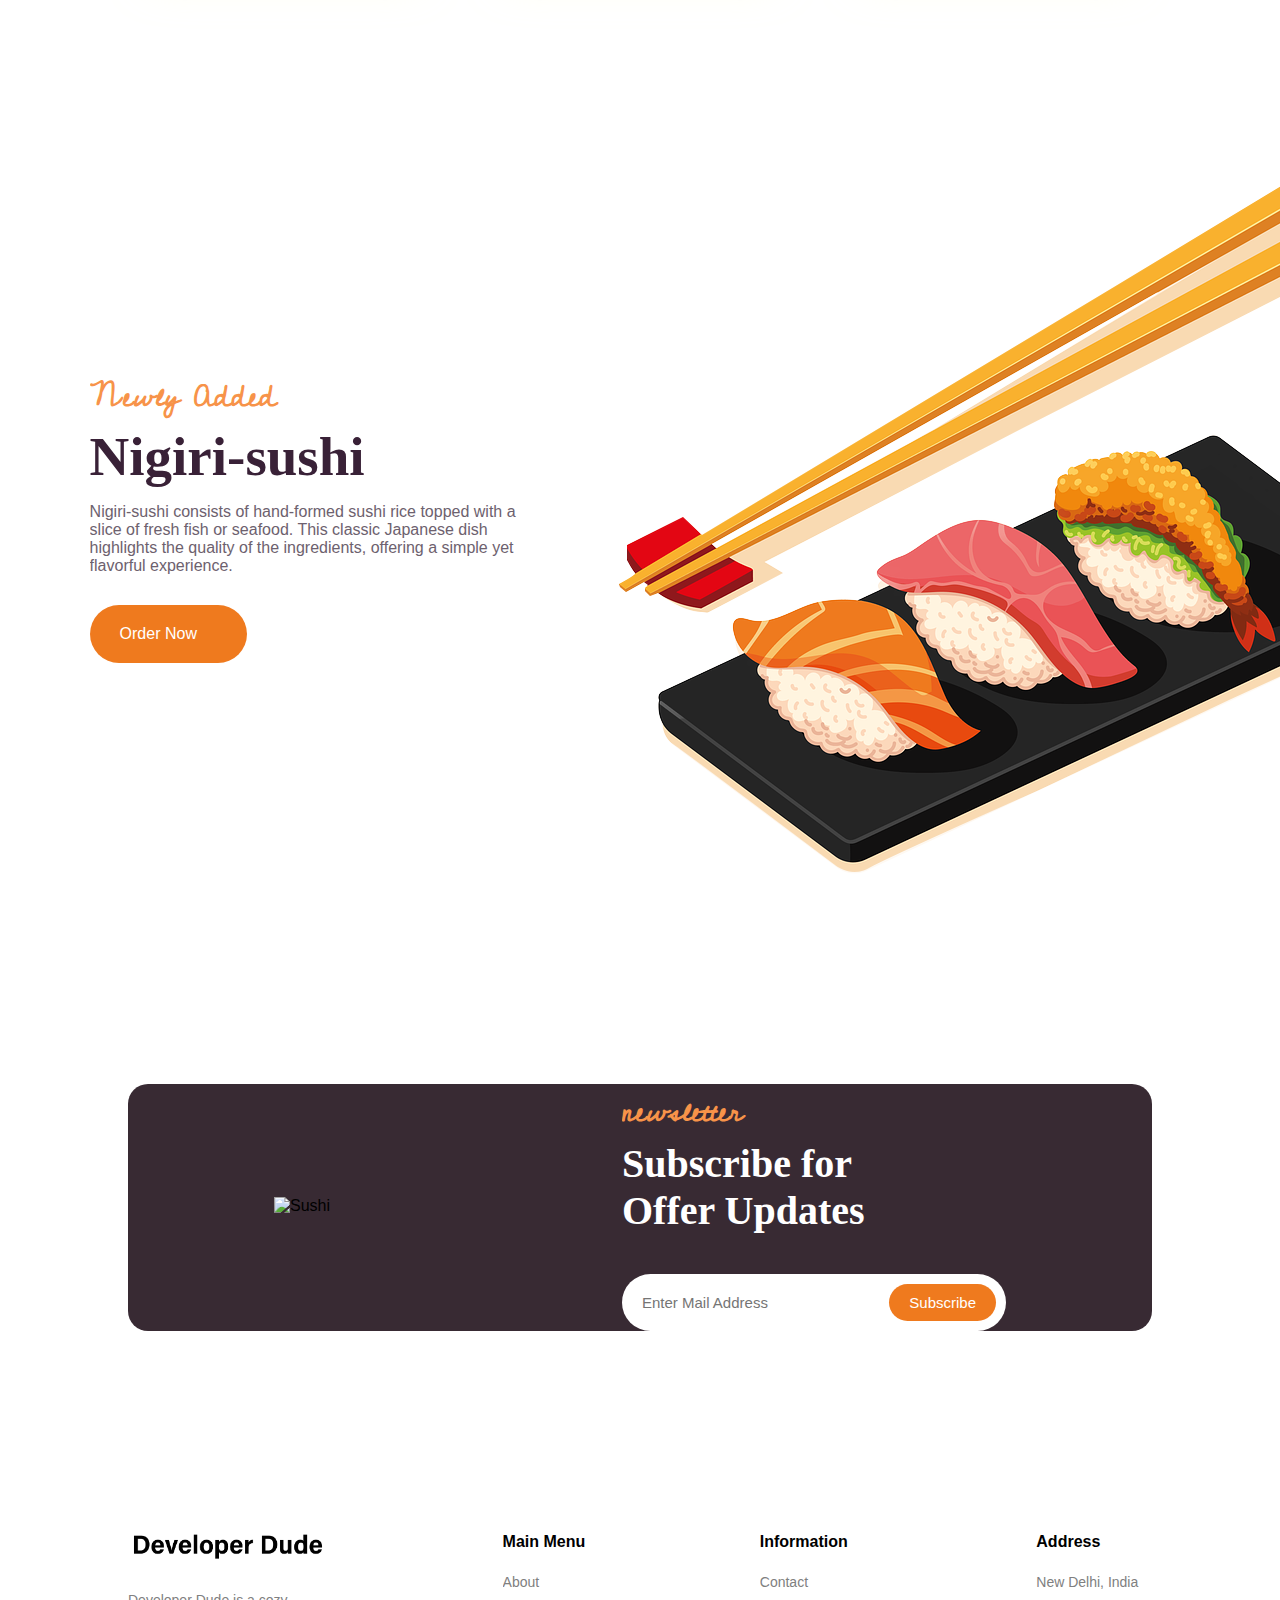
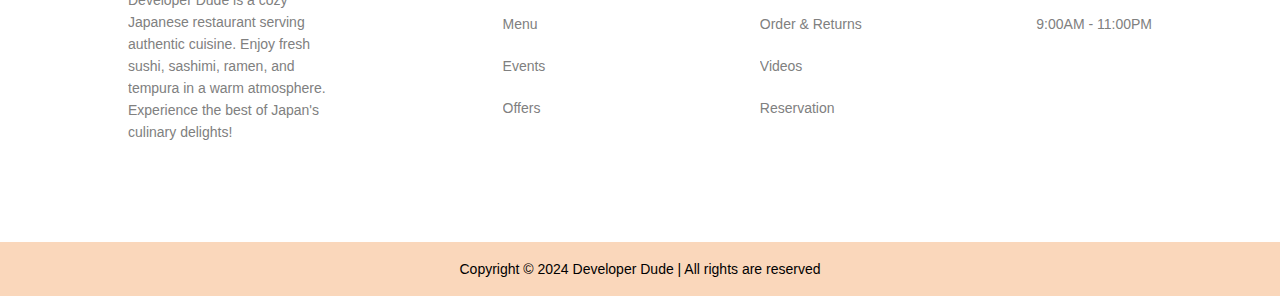
==== commit 03184475: "updae index.html" ====
--- a/Pages/index.html
+++ b/Pages/index.html
@@ -34,23 +34,22 @@
     <div class="sec1">
         <div class="content">
             <h1>Enjoy Delicious Sushi Food</h1>
-            <p>Lorem ipsum dolor sit amet consectetur, adipisicing elit. Assumenda iste vero eius animi sit minima impedit, ab ea quia ipsam corporis asperiores laudantium ratione pariatur. Maxime praesentium atque ea qui?</p>
+            <p>Sushi offers a delightful culinary experience. From fresh fish to savory flavors, each bite is a treat. Whether you prefer classic or innovative rolls, sushi satisfies both your palate and soul.</p>
             <a href="#" class="btn">Order Now <i class="fa-solid fa-arrow-right"></i></a>
         </div>
         <div class="image">
-            <img src="../images/img1.png" alt="image-1">
+            <img src="../images/img1.png" alt="Sushi, a beloved Japanese dish, combines perfectly seasoned vinegared rice with fresh seafood, vegetables, and more. Each roll or nigiri offers a harmonious blend of flavors, textures, and tradition.">
         </div>
     </div>
 
     <div class="sec2">
         <div class="image">
-            <img src="../images/img2.png" alt="image-2">
+            <img src="../images/img2.png" alt="Salmon avocado sushi rolls blend tender slices of fresh salmon with creamy avocado, wrapped in seasoned rice and seaweed. This delicious fusion offers a perfect balance of richness and refreshing flavors.">
         </div>
         <div class="content">
             <h2>About Us</h2>
             <h1>We Provide Healthy Food</h1>
-            <p>Lorem ipsum dolor sit amet consectetur adipisicing elit. Aut dolore mollitia distinctio, quam aperiam, aliquam quidem ipsa obcaecati animi quod tenetur id omnis ducimus reiciendis optio numquam suscipit! Quasi, corrupti.</p>
-
+            <p>At Developer Dude, we prioritize your well-being by offering delicious, healthy Japanese dishes. Our meals are crafted with fresh, nutritious ingredients, ensuring a perfect balance of taste and health.</p>
         </div>
     </div>
 
@@ -59,24 +58,24 @@
 
         <div class="cardbox">
             <div class="card">
-                <img src="../images/img3.png" alt="image-3">
-                <h4>Dish Name</h4>
-                <p>Lorem ipsum dolor, sit amet consectetur adipisicing elit. Perspiciatis, labore!</p>
+                <img src="../images/img3.png" alt="Osechi Ryōri">
+                <h4>Osechi Ryōri</h4>
+                <p>Osechi Ryōri is a traditional Japanese New Year’s meal, featuring beautifully arranged dishes, each symbolizing good fortune, health, and prosperity for the year ahead. It’s a vibrant cultural celebration.</p>
                 <span>$250.00</span>
             </div>
 
             <div class="card">
-                <img src="../images/img4.png" alt="image-4">
-                <h4>Dish Name</h4>
-                <p>Lorem ipsum dolor, sit amet consectetur adipisicing elit. Perspiciatis, labore!</p>
-                <span>$250.00</span>
+                <img src="../images/img4.png" alt="Chirashi Sushi">
+                <h4>Chirashi Sushi</h4>
+                <p>Chirashi Sushi is a colorful Japanese dish featuring a bowl of seasoned sushi rice topped with a variety of fresh sashimi, vegetables, and garnishes. It's a vibrant and flavorful sushi experience.</p>
+                <span>$55.00</span>
             </div>
 
             <div class="card">
-                <img src="../images/img5.png" alt="image-5">
-                <h4>Dish Name</h4>
-                <p>Lorem ipsum dolor, sit amet consectetur adipisicing elit. Perspiciatis, labore!</p>
-                <span>$250.00</span>
+                <img src="../images/img5.png" alt="Sushi Platter">
+                <h4>Sushi Platter</h4>
+                <p>A sushi platter combines delicious Maki-sushi, rolled with fresh fillings, and Gunkan-sushi, featuring rice topped with various ingredients. This vibrant selection offers a delightful variety of flavors for everyone.</p>
+                <span>$120.00</span>
             </div>
         </div>
     </div>
@@ -84,23 +83,23 @@
     <div class="sec4">
         <div class="content">
             <h2>Newly Added</h2>
-            <h1>Sushi Shamurai Salmon Cheese</h1>
-            <p>Lorem ipsum dolor sit amet consectetur adipisicing elit. Omnis deserunt esse a dolor tempore! Maxime?</p>
+            <h1>Nigiri-sushi</h1>
+            <p>Nigiri-sushi consists of hand-formed sushi rice topped with a slice of fresh fish or seafood. This classic Japanese dish highlights the quality of the ingredients, offering a simple yet flavorful experience.</p>
             <a href="#" class="btn">Order Now <i class="fa-solid fa-arrow-right"></i></a>
         </div>
         <div class="image">
-            <img src="../images/img6.png" alt="image-6">
+            <img src="../images/img6.png" alt="Nigiri-sushi">
         </div>
     </div>
 
     <div class="sec5">
         <div class="newsletter">
             <div class="image">
-                <img src="../images/img1.png" alt="image-1">
+                <img src="../images/img1.png" alt="Sushi">
             </div>
             <div class="content">
                 <h2>newsletter</h2>
-                <h1>Subscribe for offer Updates</h1>
+                <h1>Subscribe for Offer Updates</h1>
                 <div class="subscribe">
                     <input type="email" placeholder="Enter Mail Address">
                     <button type="submit">Subscribe</button>
@@ -112,7 +111,7 @@
     <div class="sec6">
         <div>
         <img src="../images/official logo text bl.png" alt="Restaraunt Name">
-        <p>Lorem ipsum dolor sit amet, consectetur adipisicing elit. Fugit, quasi.</p>
+        <p>Developer Dude is a cozy Japanese restaurant serving authentic cuisine. Enjoy fresh sushi, sashimi, ramen, and tempura in a warm atmosphere. Experience the best of Japan's culinary delights!</p>
         </div>
         <div>
             <ul>
@@ -142,7 +141,7 @@
     </div>
 
     <div class="footer">
-        <p>Copyright &copy;2024 Developer Dude | All rights are reserved</p>
+        <p>Copyright &copy; 2024 Developer Dude | All rights are reserved</p>
     </div>
 </body>
 </html>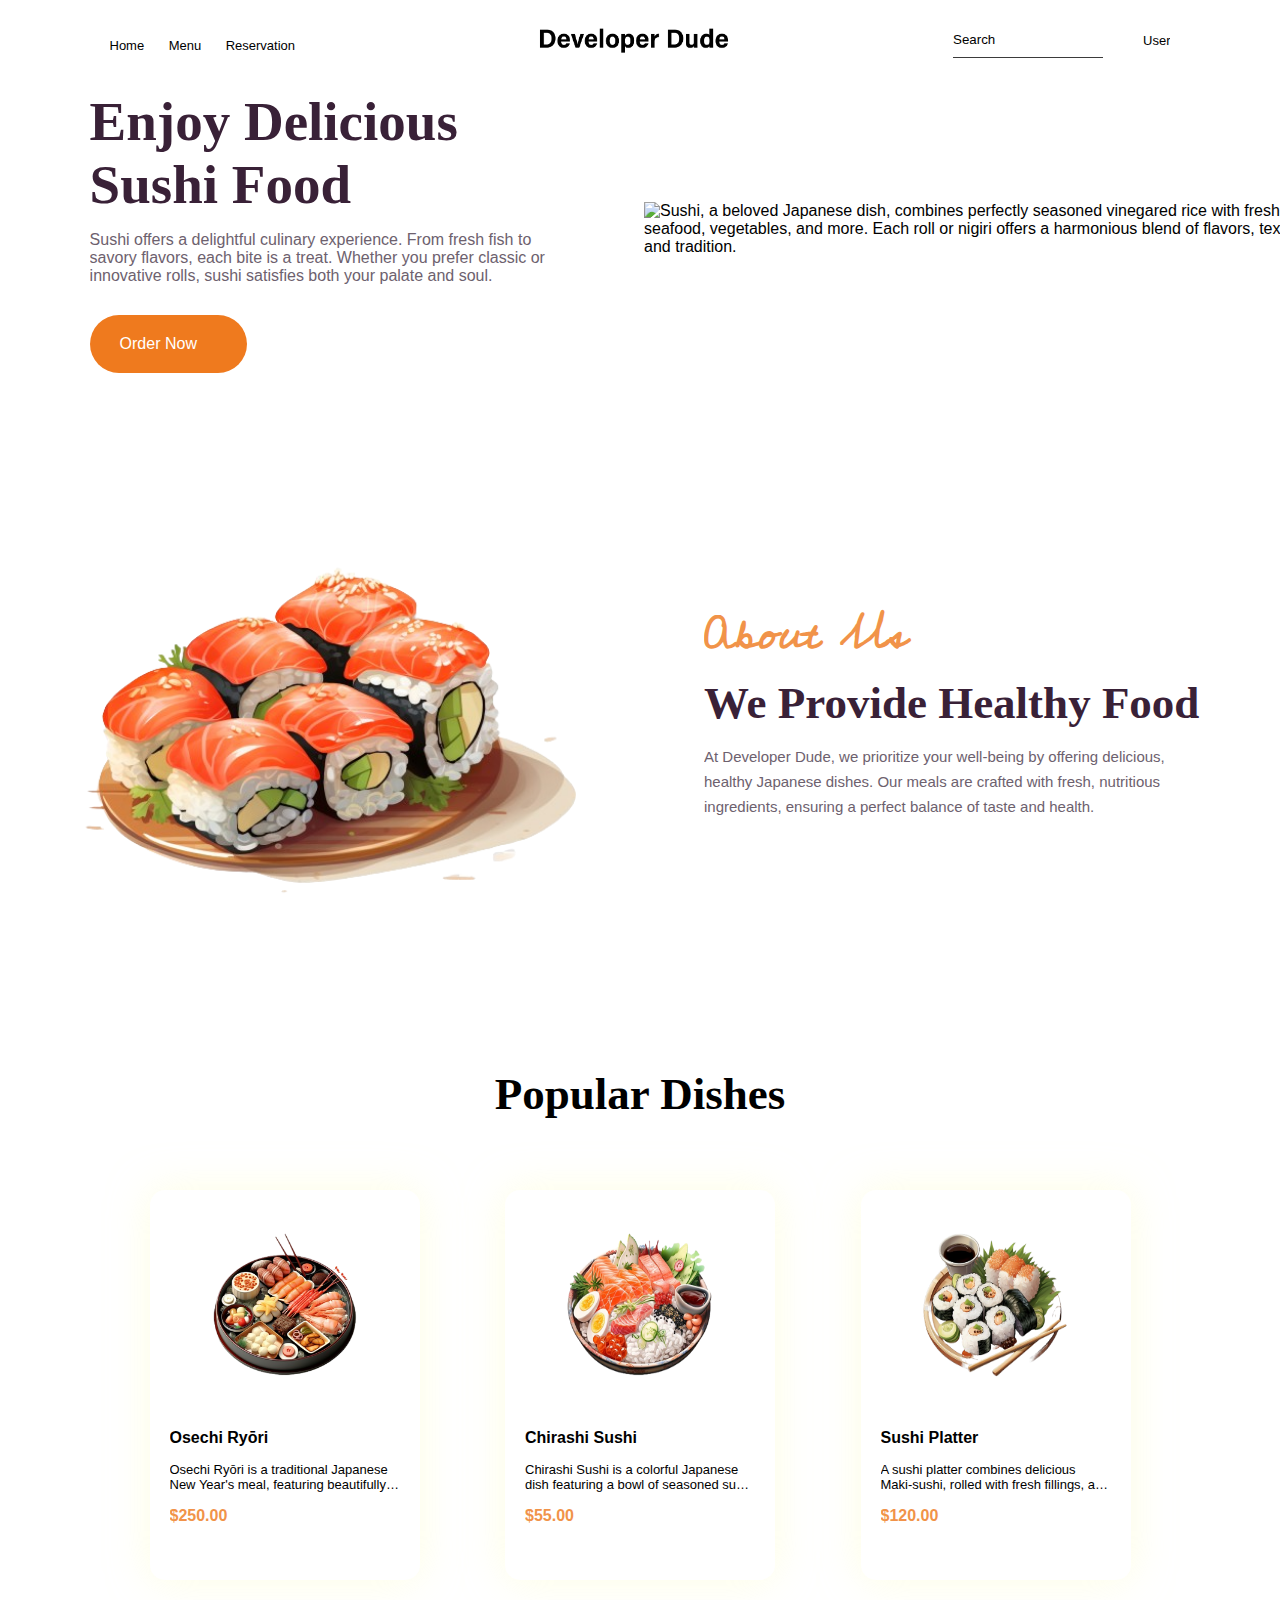
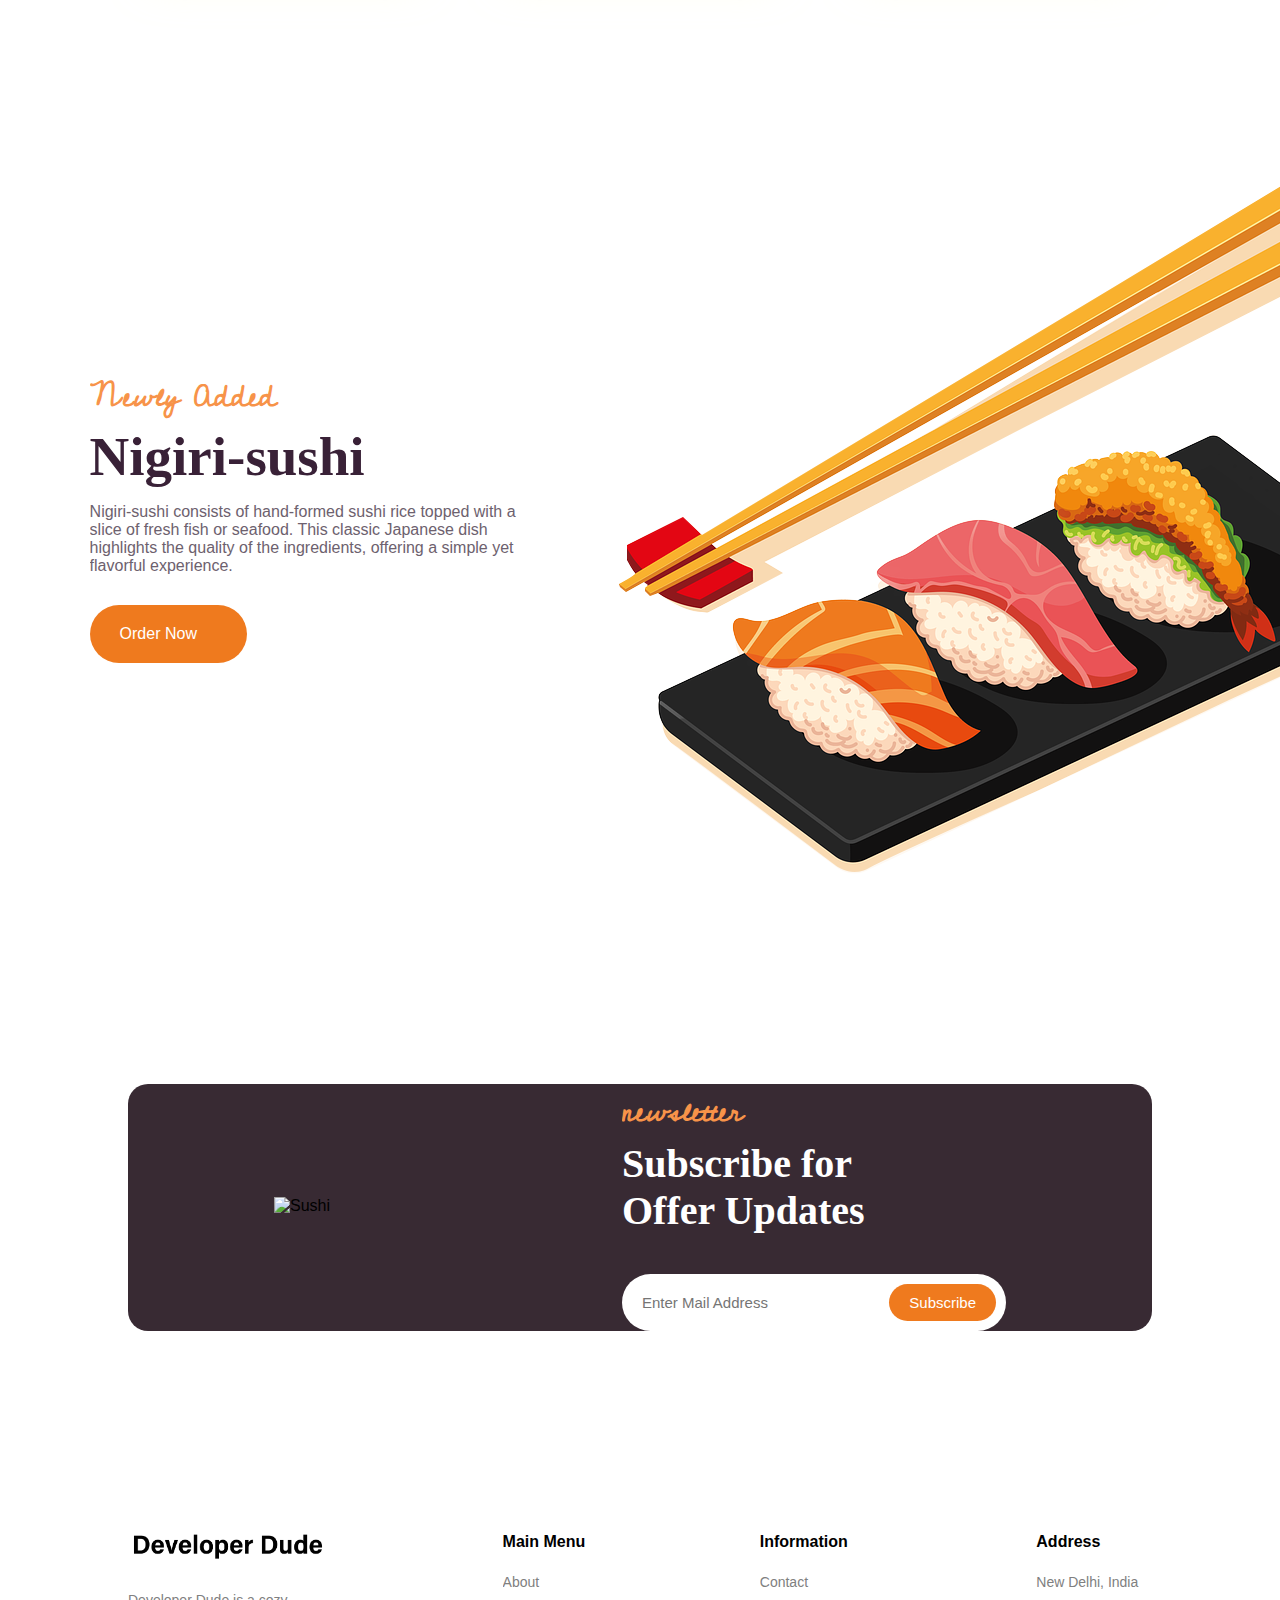
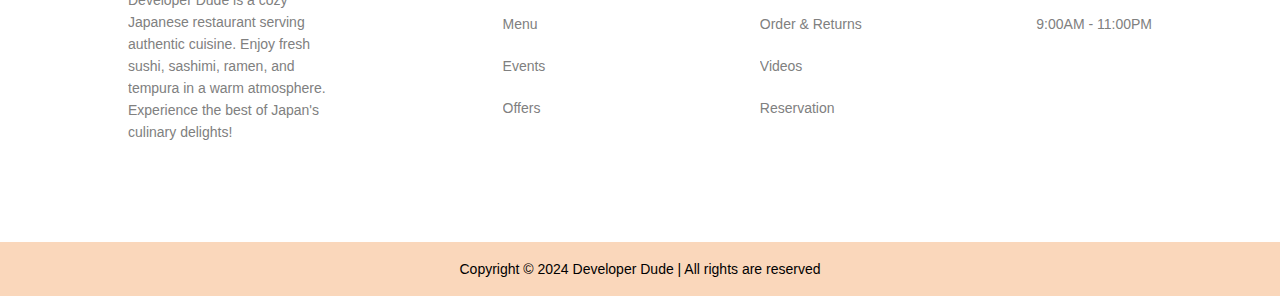
==== commit ae57bc0a: "update the contents of foods in all pages" ====
--- a/Pages/index.html
+++ b/Pages/index.html
@@ -60,7 +60,7 @@
             <div class="card">
                 <img src="../images/img3.png" alt="Osechi Ryōri">
                 <h4>Osechi Ryōri</h4>
-                <p>Osechi Ryōri is a traditional Japanese New Year’s meal, featuring beautifully arranged dishes, each symbolizing good fortune, health, and prosperity for the year ahead. It’s a vibrant cultural celebration.</p>
+                <p>Osechi Ryōri is a traditional Japanese New Year's meal, featuring beautifully arranged dishes, each symbolizing good fortune, health, and prosperity for the year ahead. It’s a vibrant cultural celebration.</p>
                 <span>$250.00</span>
             </div>
 
